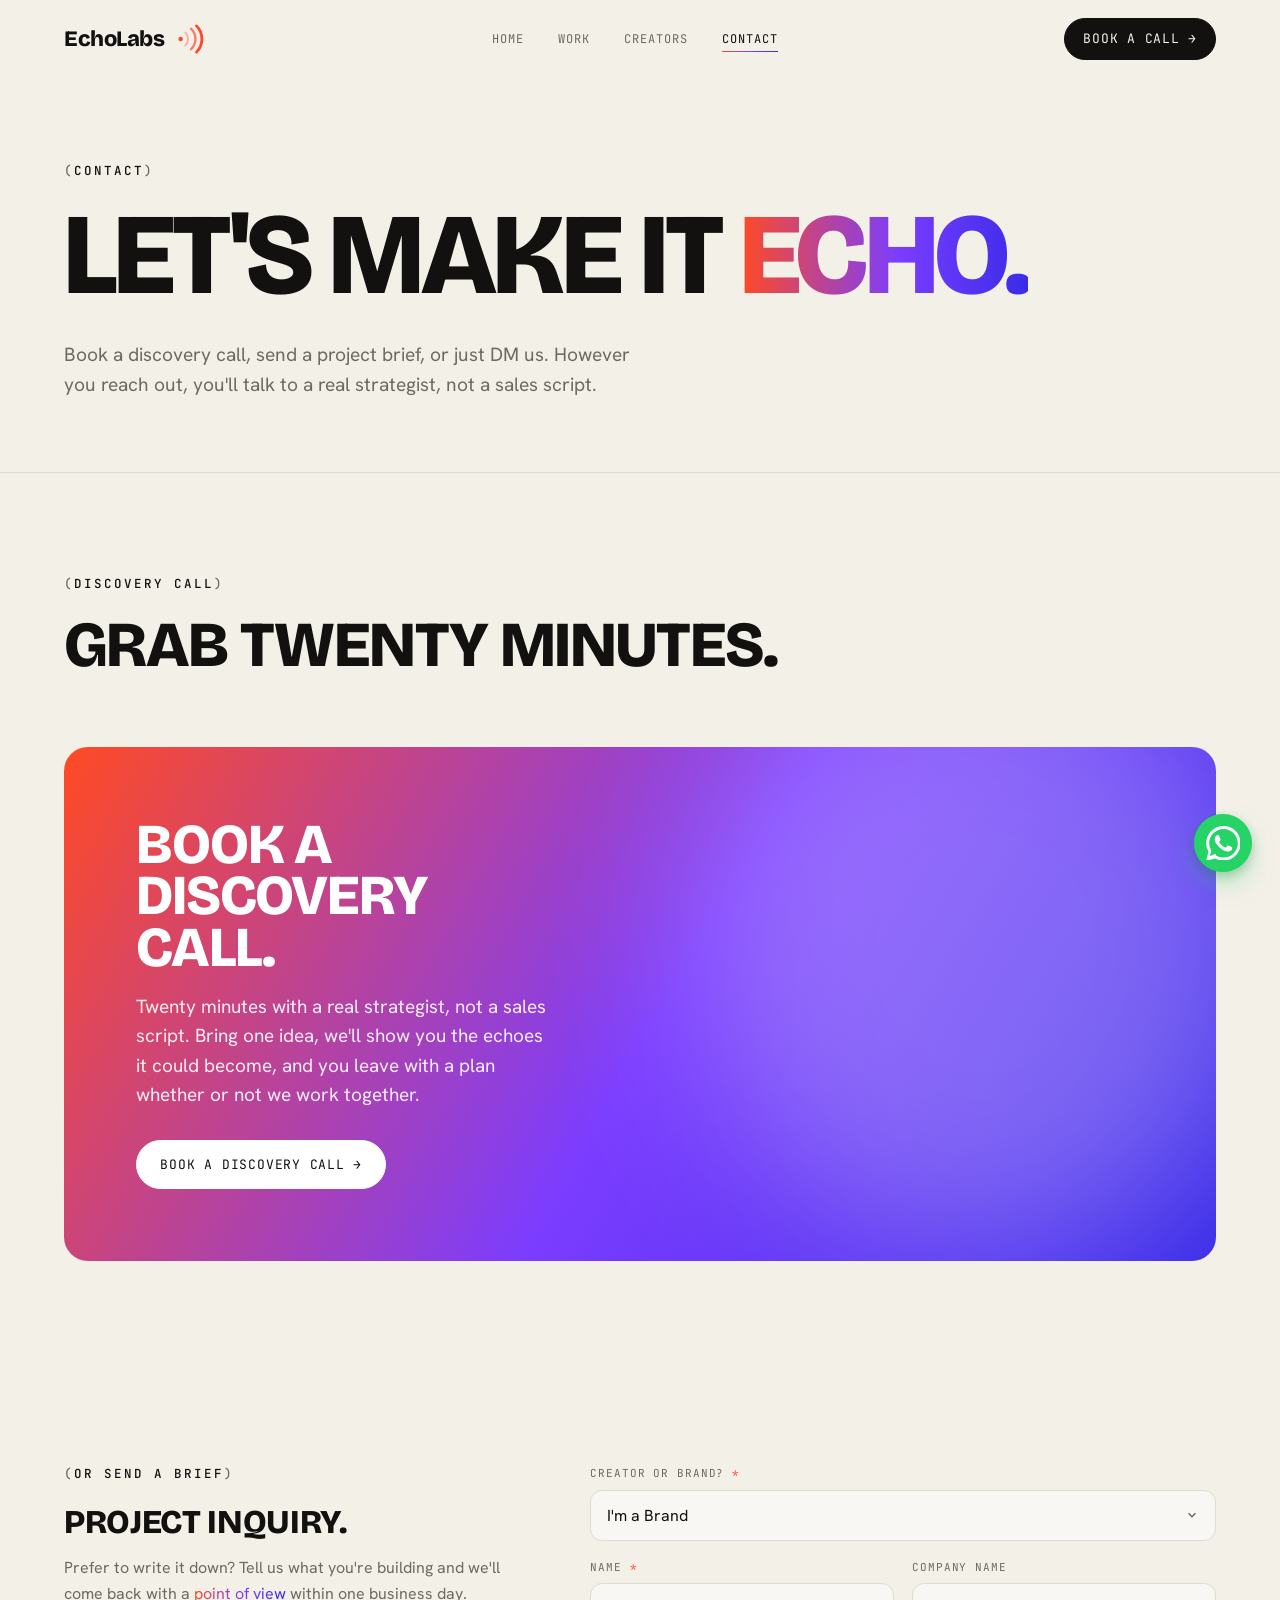
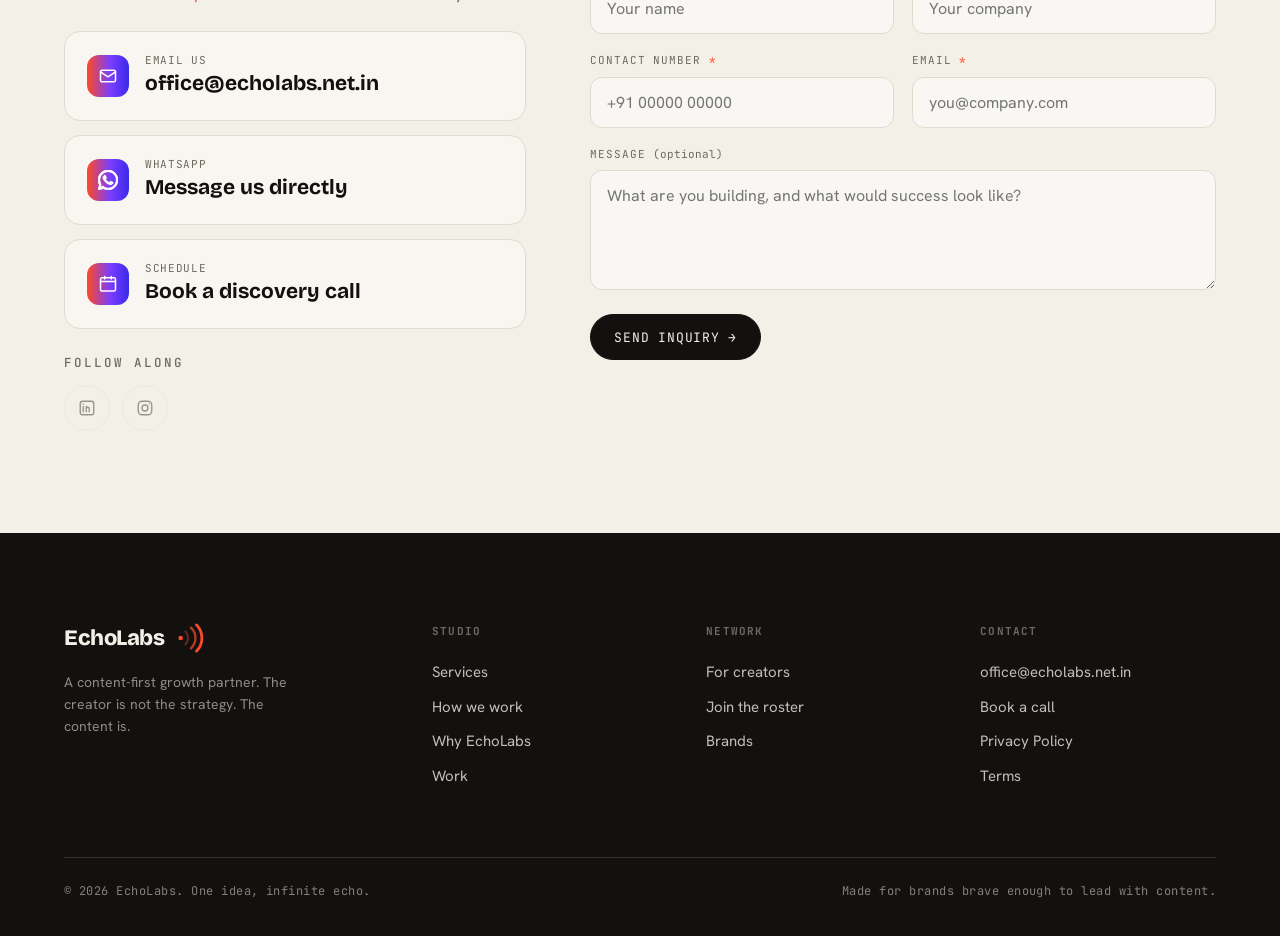
==== contact.html @ 8ea0d342 "Add files via upload" ====
<!DOCTYPE html>
<html lang="en">
<head>
<meta charset="UTF-8" />
<meta name="viewport" content="width=device-width, initial-scale=1.0" />
<title>Contact — EchoLabs</title>
<meta name="description" content="Book a discovery call with EchoLabs, send a project inquiry, or email us directly. A content-first growth partner." />
<meta name="theme-color" content="#F3F0E8" />
<link rel="preconnect" href="https://fonts.googleapis.com" />
<link rel="preconnect" href="https://fonts.gstatic.com" crossorigin />
<link href="https://fonts.googleapis.com/css2?family=Bricolage+Grotesque:opsz,wght@12..96,700;12..96,800&family=Hanken+Grotesk:wght@400;500;600&family=JetBrains+Mono:wght@400;500&display=swap" rel="stylesheet" />
<link rel="stylesheet" href="styles.css" />
</head>
<body>
<a class="skip" href="#main">Skip to content</a>

<div class="cursor" aria-hidden="true">
  <div class="cursor__el cursor__r3"></div><div class="cursor__el cursor__r2"></div><div class="cursor__el cursor__r1"></div><div class="cursor__el cursor__dot"></div>
</div>

<header class="nav" id="nav">
  <div class="wrap nav__inner">
    <a class="logo" href="index.html" aria-label="EchoLabs home">
      <span class="logo__word">EchoLabs</span>
      <svg class="logo__mark" viewBox="0 0 32 32" fill="none" aria-hidden="true">
        <defs><linearGradient id="logoGrad" x1="0" y1="0" x2="32" y2="32"><stop offset="0" stop-color="#FF4A24"/><stop offset="0.55" stop-color="#7B3DFF"/><stop offset="1" stop-color="#3A2BE8"/></linearGradient></defs>
        <circle cx="6" cy="16" r="2.4" fill="url(#logoGrad)"/>
        <path d="M11 9 A 10 10 0 0 1 11 23" stroke="url(#logoGrad)" stroke-width="2" stroke-linecap="round" opacity="0.4"/>
        <path d="M17 5 A 15 15 0 0 1 17 27" stroke="url(#logoGrad)" stroke-width="2.5" stroke-linecap="round" opacity="0.7"/>
        <path d="M23 2 A 20 20 0 0 1 23 30" stroke="url(#logoGrad)" stroke-width="3" stroke-linecap="round" opacity="1"/>
      </svg>
    </a>
    <nav class="nav__links" aria-label="Primary">
      <a href="index.html">Home</a>
      <a href="work.html">Work</a>
      <a href="creators.html">Creators</a>
      <a href="contact.html" aria-current="page">Contact</a>
    </nav>
    <div class="nav__cta"><a class="btn btn--primary btn--sm" data-book href="#book"><span class="btn-label">Book a call</span><span class="btn-arrow" aria-hidden="true">→</span></a></div>
    <button class="nav__toggle" aria-label="Open menu" aria-expanded="false" aria-controls="menu"><span></span></button>
  </div>
</header>

<nav class="menu" id="menu" aria-hidden="true" aria-label="Mobile">
  <a href="index.html"><small>00 /</small> Home</a>
  <a href="work.html"><small>01 /</small> Work</a>
  <a href="creators.html"><small>02 /</small> Creators</a>
  <a href="contact.html"><small>03 /</small> Contact</a>
  <a class="btn btn--primary" data-book href="#book"><span class="btn-label">Book a discovery call</span><span class="btn-arrow" aria-hidden="true">→</span></a>
</nav>

<main id="main">

<!-- HERO -->
<section class="phero" aria-labelledby="ct-h">
  <div class="wrap">
    <span class="eyebrow phero__eyebrow">(<b style="color:var(--ink);font-weight:500">Contact</b>)</span>
    <h1 id="ct-h">Let's make it <span class="accent">echo.</span></h1>
    <p class="hero__sub phero__sub" style="opacity:1;transform:none;max-width:52ch">
      Book a discovery call, send a project brief, or just DM us. However you reach out,
      you'll talk to a real strategist, not a sales script.
    </p>
  </div>
</section>

<!-- DISCOVERY CALL — redirects to Calendly -->
<section class="section section--tight" id="book" aria-labelledby="book-h">
  <div class="wrap">
    <div class="section__head"><span class="eyebrow section__eyebrow">(<b>Discovery call</b>)</span><h2 id="book-h" class="section__title">Grab twenty minutes.</h2></div>
    <div class="book-panel">
      <span class="book-panel__glow" aria-hidden="true"></span>
      <div class="book-panel__inner">
        <h3>Book a discovery call.</h3>
        <p>Twenty minutes with a real strategist, not a sales script. Bring one idea, we'll show you the echoes it could become, and you leave with a plan whether or not we work together.</p>
        <a class="btn" data-magnetic data-book href="#"><span class="btn-label">Book a discovery call</span><span class="btn-arrow" aria-hidden="true">→</span></a>
      </div>
    </div>
  </div>
</section>

<!-- PROJECT INQUIRY + CONTACT DETAILS -->
<section class="section section--tight" id="inquiry" aria-labelledby="inq-h">
  <div class="wrap">
    <div class="formwrap">
      <div class="form-aside">
        <span class="eyebrow section__eyebrow">(<b>Or send a brief</b>)</span>
        <h3 id="inq-h">Project inquiry.</h3>
        <p>Prefer to write it down? Tell us what you're building and we'll come back with a <span class="accent">point of view</span> within one business day.</p>

        <div class="contact-options mt-s">
          <a class="contact-opt" data-email data-email-subject="Project inquiry — EchoLabs" href="#">
            <span class="contact-opt__ico" aria-hidden="true"><svg viewBox="0 0 24 24" fill="none" stroke="#fff" stroke-width="1.8" stroke-linecap="round" stroke-linejoin="round"><rect x="3" y="5" width="18" height="14" rx="2"/><path d="m3 7 9 6 9-6"/></svg></span>
            <span class="contact-opt__main"><span class="contact-opt__label">Email us</span><span class="contact-opt__val" data-email-text>office@echolabs.net.in</span></span>
          </a>
          <a class="contact-opt" data-whatsapp href="#">
            <span class="contact-opt__ico" aria-hidden="true"><svg viewBox="0 0 24 24" fill="#fff" aria-hidden="true"><path d="M.057 24l1.687-6.163a11.867 11.867 0 0 1-1.587-5.945C.16 5.335 5.495 0 12.05 0a11.82 11.82 0 0 1 8.413 3.488 11.82 11.82 0 0 1 3.48 8.414c-.003 6.557-5.338 11.892-11.893 11.892a11.9 11.9 0 0 1-5.688-1.448L.057 24zm6.597-3.807c1.676.995 3.276 1.591 5.392 1.592 5.448 0 9.886-4.434 9.889-9.885.002-5.462-4.415-9.89-9.881-9.892-5.452 0-9.887 4.434-9.889 9.884a9.86 9.86 0 0 0 1.51 5.26l-.999 3.648 3.978-1.607zm11.387-5.464c-.074-.124-.272-.198-.57-.347-.297-.149-1.758-.868-2.031-.967-.272-.099-.47-.149-.669.149-.198.297-.768.967-.941 1.165-.173.198-.347.223-.644.074-.297-.149-1.255-.462-2.39-1.475-.883-.788-1.48-1.761-1.653-2.059-.173-.297-.018-.458.13-.606.134-.133.297-.347.446-.521.151-.172.2-.296.3-.495.099-.198.05-.372-.025-.521-.075-.148-.669-1.611-.916-2.206-.242-.579-.487-.501-.669-.51l-.57-.01c-.198 0-.52.074-.792.372s-1.04 1.016-1.04 2.479 1.065 2.876 1.213 3.074c.149.198 2.095 3.2 5.076 4.487.709.306 1.263.489 1.694.626.712.226 1.36.194 1.872.118.571-.085 1.758-.719 2.006-1.413.248-.695.248-1.29.173-1.414z"/></svg></span>
            <span class="contact-opt__main"><span class="contact-opt__label">WhatsApp</span><span class="contact-opt__val">Message us directly</span></span>
          </a>
          <a class="contact-opt" data-book href="#book">
            <span class="contact-opt__ico" aria-hidden="true"><svg viewBox="0 0 24 24" fill="none" stroke="#fff" stroke-width="1.8" stroke-linecap="round" stroke-linejoin="round"><rect x="3" y="4.5" width="18" height="16" rx="2"/><path d="M3 9h18M8 3v3M16 3v3"/></svg></span>
            <span class="contact-opt__main"><span class="contact-opt__label">Schedule</span><span class="contact-opt__val">Book a discovery call</span></span>
          </a>
        </div>

        <div class="mt-s">
          <p class="eyebrow" style="margin-bottom:12px">Follow along</p>
          <div class="socials">
            <a class="social" data-social="linkedin" href="#" aria-label="LinkedIn"><svg viewBox="0 0 24 24" fill="none" stroke="#121110" stroke-width="1.8" stroke-linecap="round" stroke-linejoin="round"><rect x="3" y="3" width="18" height="18" rx="3"/><path d="M7 10v7M7 7v.01M11 17v-4a2 2 0 0 1 4 0v4M11 17v-7"/></svg></a>
            <a class="social" data-social="instagram" href="#" aria-label="Instagram"><svg viewBox="0 0 24 24" fill="none" stroke="#121110" stroke-width="1.8" stroke-linecap="round" stroke-linejoin="round"><rect x="3" y="3" width="18" height="18" rx="5"/><circle cx="12" cy="12" r="4"/><path d="M17.5 6.5v.01"/></svg></a>
          </div>
        </div>
      </div>

      <form class="form" data-lead-form novalidate>
        <input type="hidden" name="source" value="Contact — Project Inquiry" />
        <div class="honeypot" aria-hidden="true"><label>Company website<input type="text" name="company_website" tabindex="-1" autocomplete="off" /></label></div>

        <div class="field">
          <label for="type">Creator or Brand? <span class="req">*</span></label>
          <select id="type" name="type" required>
            <option value="Brand" selected>I'm a Brand</option>
            <option value="Creator">I'm a Creator</option>
          </select>
          <span class="field__err">Please choose one.</span>
        </div>

        <div class="form__row">
          <div class="field">
            <label for="name">Name <span class="req">*</span></label>
            <input id="name" name="name" type="text" autocomplete="name" required placeholder="Your name" />
            <span class="field__err">Please enter your name.</span>
          </div>
          <div class="field">
            <label for="company">Company Name</label>
            <input id="company" name="company" type="text" autocomplete="organization" placeholder="Your company" />
            <span class="field__err"></span>
          </div>
        </div>

        <div class="form__row">
          <div class="field">
            <label for="phone">Contact Number <span class="req">*</span></label>
            <input id="phone" name="phone" type="tel" autocomplete="tel" required placeholder="+91 00000 00000" />
            <span class="field__err">Please enter a valid number.</span>
          </div>
          <div class="field">
            <label for="email">Email <span class="req">*</span></label>
            <input id="email" name="email" type="email" autocomplete="email" required placeholder="you@company.com" />
            <span class="field__err">Please enter a valid email.</span>
          </div>
        </div>

        <div class="field">
          <label for="message">Message <span style="text-transform:none;letter-spacing:0">(optional)</span></label>
          <textarea id="message" name="message" placeholder="What are you building, and what would success look like?"></textarea>
          <span class="field__err"></span>
        </div>

        <div class="form__submit">
          <button type="submit" class="btn btn--primary" data-magnetic><span class="btn-label">Send inquiry</span><span class="btn-arrow" aria-hidden="true">→</span></button>
          <p class="form__status" role="status" aria-live="polite"></p>
        </div>
      </form>
    </div>
  </div>
</section>

</main>

<footer class="footer">
  <div class="wrap">
    <div class="footer__top">
      <div class="footer__brand">
        <a class="logo" href="index.html" aria-label="EchoLabs home">
          <span class="logo__word">EchoLabs</span>
          <svg class="logo__mark" viewBox="0 0 32 32" fill="none" aria-hidden="true"><circle cx="6" cy="16" r="2.4" fill="url(#logoGrad)"/><path d="M11 9 A 10 10 0 0 1 11 23" stroke="url(#logoGrad)" stroke-width="2" stroke-linecap="round" opacity="0.4"/><path d="M17 5 A 15 15 0 0 1 17 27" stroke="url(#logoGrad)" stroke-width="2.5" stroke-linecap="round" opacity="0.7"/><path d="M23 2 A 20 20 0 0 1 23 30" stroke="url(#logoGrad)" stroke-width="3" stroke-linecap="round" opacity="1"/></svg>
        </a>
        <p class="footer__tag">A content-first growth partner. The creator is not the strategy. The content is.</p>
      </div>
      <div class="footer__col"><h4>Studio</h4><a href="index.html#services">Services</a><a href="index.html#how">How we work</a><a href="index.html#why">Why EchoLabs</a><a href="work.html">Work</a></div>
      <div class="footer__col"><h4>Network</h4><a href="creators.html">For creators</a><a href="creators.html#join">Join the roster</a><a href="contact.html">Brands</a></div>
      <div class="footer__col"><h4>Contact</h4><a data-email href="#"><span data-email-text>office@echolabs.net.in</span></a><a data-book href="contact.html#book">Book a call</a><a href="privacy.html">Privacy Policy</a><a href="terms.html">Terms</a></div>
    </div>
    <div class="footer__bottom"><span>© <span data-year>2026</span> EchoLabs. One idea, infinite echo.</span><span>Made for brands brave enough to lead with content.</span></div>
  </div>
</footer>

<script src="config.js"></script>
<script src="app.js"></script>
</body>
</html>
---- styles.css ----
/* ============================================================
   ECHOLABS — SHARED STYLES
   ============================================================ */

/* ---------- DESIGN TOKENS ---------- */
:root{
  --paper:#F3F0E8;
  --ink:#121110;
  --muted:#6E6A60;
  --border:#E0DBCF;
  --coral:#FF4A24;
  --violet:#7B3DFF;
  --indigo:#3A2BE8;
  --night:#0B0A11;

  --grad: linear-gradient(90deg,#FF4A24,#7B3DFF 55%,#3A2BE8);
  --grad-soft: linear-gradient(90deg, rgba(255,74,36,.14), rgba(123,61,255,.14) 55%, rgba(58,43,232,.14));

  --font-display:'Bricolage Grotesque', system-ui, sans-serif;
  --font-body:'Hanken Grotesk', system-ui, sans-serif;
  --font-mono:'JetBrains Mono', ui-monospace, monospace;

  --maxw: 1320px;
  --gutter: clamp(20px, 5vw, 80px);
  --radius: 100px;
  --ease: cubic-bezier(.22,1,.36,1);
}

/* ---------- RESET / BASE ---------- */
*,*::before,*::after{ box-sizing:border-box; margin:0; padding:0; }
html{ scroll-behavior:smooth; -webkit-text-size-adjust:100%; }
body{
  font-family:var(--font-body);
  background:var(--paper);
  color:var(--ink);
  line-height:1.5;
  font-size:clamp(16px,1.1vw,18px);
  overflow-x:hidden;
  -webkit-font-smoothing:antialiased;
  text-rendering:optimizeLegibility;
}
img,svg{ display:block; max-width:100%; }
a{ color:inherit; text-decoration:none; }
button{ font-family:inherit; cursor:pointer; border:none; background:none; color:inherit; }
ul{ list-style:none; }

:focus-visible{ outline:2px solid var(--indigo); outline-offset:3px; border-radius:4px; }

.skip{
  position:absolute; left:-9999px; top:0; z-index:200;
  background:var(--ink); color:var(--paper);
  padding:12px 20px; border-radius:0 0 12px 0;
  font-family:var(--font-mono); font-size:12px; letter-spacing:.05em;
}
.skip:focus{ left:0; }

.wrap{ max-width:var(--maxw); margin:0 auto; padding-inline:var(--gutter); }
.visually-hidden{
  position:absolute!important; width:1px; height:1px; padding:0; margin:-1px;
  overflow:hidden; clip:rect(0 0 0 0); white-space:nowrap; border:0;
}

/* ---------- TYPOGRAPHY HELPERS ---------- */
.eyebrow{
  font-family:var(--font-mono); text-transform:uppercase;
  font-size:clamp(11px,1vw,12.5px); letter-spacing:.16em;
  color:var(--muted); font-weight:500;
}
.display{
  font-family:var(--font-display); font-weight:800;
  text-transform:uppercase; letter-spacing:-.02em; line-height:.92;
}
.gradient-text, .accent{
  background:var(--grad); -webkit-background-clip:text; background-clip:text;
  -webkit-text-fill-color:transparent; color:transparent;
}

/* ---------- BUTTONS ---------- */
.btn{
  position:relative; display:inline-flex; align-items:center; gap:.6em;
  font-family:var(--font-mono); text-transform:uppercase;
  font-size:13px; letter-spacing:.06em;
  padding:1.05em 1.8em; border-radius:var(--radius);
  border:1.5px solid var(--ink);
  transition:color .4s var(--ease), border-color .4s var(--ease), transform .2s var(--ease);
  will-change:transform; overflow:hidden; isolation:isolate;
  text-align:center;
}
.btn .btn-label{ position:relative; z-index:2; }
.btn .btn-arrow{ position:relative; z-index:2; transition:transform .4s var(--ease); }
.btn:hover .btn-arrow{ transform:translateX(4px); }

.btn--primary{ background:var(--ink); color:var(--paper); border-color:var(--ink); }
.btn--primary::before{ content:""; position:absolute; inset:0; z-index:1; background:var(--grad); opacity:0; transition:opacity .45s var(--ease); }
.btn--primary:hover{ color:#fff; }
.btn--primary:hover::before{ opacity:1; }

.btn--ghost{ background:transparent; color:var(--ink); }
.btn--ghost::before{ content:""; position:absolute; inset:0; z-index:1; background:var(--grad); opacity:0; transition:opacity .45s var(--ease); }
.btn--ghost:hover{ color:#fff; border-color:transparent; }
.btn--ghost:hover::before{ opacity:1; }

.on-dark .btn--ghost{ color:var(--paper); border-color:rgba(243,240,232,.4); }
.on-dark .btn--ghost:hover{ color:#fff; border-color:transparent; }

.btn--sm{ padding:.8em 1.4em; }

/* ---------- NAV ---------- */
.nav{
  position:fixed; inset:0 0 auto 0; z-index:100; padding-block:18px;
  transition:background .4s var(--ease), border-color .4s var(--ease), padding .4s var(--ease);
  border-bottom:1px solid transparent;
}
.nav.scrolled{
  background:rgba(243,240,232,.78);
  backdrop-filter:blur(14px) saturate(1.2);
  -webkit-backdrop-filter:blur(14px) saturate(1.2);
  border-bottom:1px solid var(--border); padding-block:12px;
}
.nav__inner{ display:flex; align-items:center; justify-content:space-between; gap:24px; }
.logo{ display:inline-flex; align-items:center; gap:11px; }
.logo__mark{ width:30px; height:30px; flex:none; }
.logo__word{ font-family:var(--font-display); font-weight:800; letter-spacing:-.02em; font-size:22px; line-height:1; }
.nav__links{ display:flex; align-items:center; gap:34px; }
.nav__links a{
  font-family:var(--font-mono); text-transform:uppercase; font-size:12px;
  letter-spacing:.08em; color:var(--muted); position:relative; padding-block:4px;
  transition:color .3s var(--ease);
}
.nav__links a::after{ content:""; position:absolute; left:0; bottom:0; height:1.5px; width:0; background:var(--grad); transition:width .35s var(--ease); }
.nav__links a:hover, .nav__links a[aria-current="page"]{ color:var(--ink); }
.nav__links a:hover::after, .nav__links a[aria-current="page"]::after{ width:100%; }
.nav__cta{ display:inline-flex; }

/* Mobile menu toggle */
.nav__toggle{
  display:none; width:44px; height:44px; border:1px solid var(--border);
  border-radius:50%; place-items:center; background:rgba(255,255,255,.4);
}
.nav__toggle span{ display:block; width:18px; height:2px; background:var(--ink); position:relative; transition:transform .3s var(--ease), opacity .2s; }
.nav__toggle span::before, .nav__toggle span::after{ content:""; position:absolute; left:0; width:18px; height:2px; background:var(--ink); transition:transform .3s var(--ease); }
.nav__toggle span::before{ top:-6px; } .nav__toggle span::after{ top:6px; }
body.menu-open .nav__toggle span{ background:transparent; }
body.menu-open .nav__toggle span::before{ transform:translateY(6px) rotate(45deg); }
body.menu-open .nav__toggle span::after{ transform:translateY(-6px) rotate(-45deg); }

/* Mobile menu panel */
.menu{
  position:fixed; inset:0; z-index:90; background:var(--paper);
  display:flex; flex-direction:column; justify-content:center; gap:6px;
  padding:var(--gutter);
  transform:translateY(-100%); transition:transform .5s var(--ease);
  visibility:hidden;
}
body.menu-open .menu{ transform:translateY(0); visibility:visible; }
.menu a{
  font-family:var(--font-display); font-weight:800; text-transform:uppercase;
  letter-spacing:-.02em; font-size:clamp(40px,11vw,72px); line-height:1.02; color:var(--ink);
}
.menu a small{ font-family:var(--font-mono); font-size:13px; letter-spacing:.1em; color:var(--muted); -webkit-text-fill-color:initial; }
.menu .btn{ align-self:flex-start; margin-top:24px; font-size:13px; line-height:1; letter-spacing:.06em; color:var(--paper); }
.menu .btn:hover{ color:#fff; }
.menu .btn .btn-label{ font-size:13px; }

@media (max-width: 920px){
  .nav__links{ display:none; }
  .nav__cta{ display:none; }
  .nav__toggle{ display:grid; }
}
@media (max-width: 400px){
  .menu a{ font-size:clamp(32px, 10vw, 44px); }
}

/* ---------- ECHO CURSOR ---------- */
.cursor{ position:fixed; top:0; left:0; z-index:9999; pointer-events:none; mix-blend-mode:difference; opacity:0; transition:opacity .3s ease; }
body.cursor-on .cursor{ opacity:1; }
.cursor__el{ position:absolute; top:0; left:0; border-radius:50%; transform:translate(-50%,-50%); border:1.5px solid #fff; will-change:transform,width,height; }
.cursor__dot{ width:6px; height:6px; background:#fff; border:none; }
.cursor__r1{ width:16px; height:16px; border-width:1px; }
.cursor__r2{ width:24px; height:24px; opacity:.5; border-width:1px; }
.cursor__r3{ display:none; }
body.cursor-on, body.cursor-on *{ cursor:none !important; }

/* ---------- SECTION SCAFFOLD ---------- */
.section{ padding-block:clamp(80px,11vw,160px); position:relative; }
.section--tight{ padding-block:clamp(60px,8vw,110px); }
.section__head{ margin-bottom:clamp(40px,6vw,72px); }
.section__eyebrow{ display:block; margin-bottom:22px; }
.section__eyebrow b{ color:var(--ink); font-weight:500; }
.section__title{ font-family:var(--font-display); font-weight:800; text-transform:uppercase; letter-spacing:-.025em; line-height:.92; font-size:clamp(34px,5vw,68px); max-width:18ch; }
.lead{ color:var(--muted); font-size:clamp(17px,1.5vw,21px); line-height:1.55; max-width:54ch; }
.lead strong{ color:var(--ink); font-weight:600; }

/* Scroll reveal */
.reveal{ opacity:0; transform:translateY(28px); transition:opacity .9s var(--ease), transform .9s var(--ease); }
.reveal.in{ opacity:1; transform:none; }
.reveal[data-d="1"]{ transition-delay:.1s; }
.reveal[data-d="2"]{ transition-delay:.2s; }
.reveal[data-d="3"]{ transition-delay:.3s; }

/* ---------- HERO ---------- */
.hero{ position:relative; padding-top:clamp(140px,20vh,220px); padding-bottom:clamp(40px,6vh,80px); overflow:hidden; }
.hero__tag{ display:inline-flex; align-items:center; gap:10px; border:1px solid var(--border); background:rgba(255,255,255,.35); border-radius:var(--radius); padding:8px 16px 8px 14px; margin-bottom:clamp(28px,4vw,44px); }
.hero__dot{ width:8px; height:8px; border-radius:50%; background:var(--coral); flex:none; position:relative; }
.hero__dot::after{ content:""; position:absolute; inset:0; border-radius:50%; background:var(--coral); animation:pulse 2s ease-out infinite; }
@keyframes pulse{ 0%{ transform:scale(1); opacity:.7; } 100%{ transform:scale(3.4); opacity:0; } }
.hero__tag .eyebrow{ color:var(--ink); }
.hero h1{ font-family:var(--font-display); font-weight:800; text-transform:uppercase; letter-spacing:-.03em; line-height:.86; font-size:clamp(46px,12vw,188px); }
.line-mask{ overflow:hidden; display:block; padding-block:.02em; }
.line-mask > span{ display:block; transform:translateY(112%); transition:transform 1.05s var(--ease); }
body.loaded .line-mask > span{ transform:translateY(0); }
body.loaded .line-mask:nth-child(2) > span{ transition-delay:.12s; }
.hero__sub{ max-width:46ch; margin-top:clamp(26px,3.4vw,40px); font-size:clamp(17px,1.5vw,21px); color:var(--muted); line-height:1.55; opacity:0; transform:translateY(16px); transition:opacity .9s var(--ease) .5s, transform .9s var(--ease) .5s; }
.hero__sub strong{ color:var(--ink); font-weight:600; }
body.loaded .hero__sub{ opacity:1; transform:none; }
.hero__cta{ display:flex; flex-wrap:wrap; gap:14px; margin-top:clamp(30px,4vw,44px); opacity:0; transform:translateY(16px); transition:opacity .9s var(--ease) .66s, transform .9s var(--ease) .66s; }
body.loaded .hero__cta{ opacity:1; transform:none; }

/* ---------- MARQUEE ---------- */
.marquee{ margin-top:clamp(52px,8vw,96px); border-block:1px solid var(--border); padding-block:18px; overflow:hidden;
  -webkit-mask-image:linear-gradient(90deg,transparent,#000 8%,#000 92%,transparent);
  mask-image:linear-gradient(90deg,transparent,#000 8%,#000 92%,transparent); }
.marquee__track{ display:flex; width:max-content; animation:marquee 34s linear infinite; }
.marquee:hover .marquee__track{ animation-play-state:paused; }
.marquee__item{ display:inline-flex; align-items:center; font-family:var(--font-display); font-weight:700; text-transform:uppercase; letter-spacing:-.01em; font-size:clamp(20px,2.6vw,34px); padding-inline:28px; white-space:nowrap; color:var(--ink); }
.marquee__item span{ color:var(--coral); margin-inline:28px 0; font-size:.7em; }
@keyframes marquee{ to{ transform:translateX(-50%); } }

/* ---------- BELIEF BAND ---------- */
.belief{ border-top:1px solid var(--border); }
.belief__grid{ display:grid; grid-template-columns:1fr; gap:clamp(30px,5vw,60px); }
.belief__statement{ font-family:var(--font-display); font-weight:800; text-transform:uppercase; letter-spacing:-.02em; line-height:1; font-size:clamp(40px,7.4vw,108px); max-width:18ch; }
.belief__statement .kw{ display:inline-block; opacity:0; transform:translateY(.5em) rotate(2deg); transition:opacity .6s var(--ease), transform .6s var(--ease); }
.belief__statement.in .kw{ opacity:1; transform:none; }
.belief__cols{ display:grid; grid-template-columns:repeat(auto-fit,minmax(240px,1fr)); gap:clamp(26px,3vw,48px); }
.belief__col h3{ font-family:var(--font-mono); text-transform:uppercase; font-size:12px; letter-spacing:.1em; color:var(--coral); margin-bottom:12px; }
.belief__col p{ color:var(--muted); font-size:clamp(15px,1.3vw,17px); line-height:1.6; }
.belief__col p strong{ color:var(--ink); font-weight:600; }

/* ---------- KINETIC LINE ---------- */
.kinetic{ padding-block:clamp(90px,13vw,180px); border-top:1px solid var(--border); text-align:center; overflow:hidden; }
.kinetic__line{ font-family:var(--font-display); font-weight:800; text-transform:uppercase; line-height:1; font-size:clamp(26px,5.2vw,76px); letter-spacing:-.6em; transform:scaleX(.4); opacity:0; filter:blur(6px); transition:letter-spacing 1.3s var(--ease), transform 1.3s var(--ease), opacity 1s var(--ease), filter 1.1s var(--ease); display:inline-block; max-width:24ch; }
.kinetic__line.in{ letter-spacing:-.022em; transform:scaleX(1); opacity:1; filter:blur(0); }

/* ---------- SERVICES (flooding rows) ---------- */
.services__list{ border-top:1px solid var(--ink); }
.srow{ position:relative; border-bottom:1px solid var(--border); overflow:hidden; isolation:isolate; }
.srow__flood{ position:absolute; inset:0; z-index:0; background:var(--grad); transform:scaleY(0); transform-origin:bottom; transition:transform .55s var(--ease); }
.srow:hover .srow__flood, .srow:focus-within .srow__flood{ transform:scaleY(1); }
.srow__inner{ position:relative; z-index:1; display:grid; grid-template-columns:auto 1fr auto; align-items:center; gap:clamp(18px,3vw,46px); padding-block:clamp(26px,3.4vw,42px); transition:color .45s var(--ease); }
.srow:hover .srow__inner, .srow:focus-within .srow__inner{ color:#fff; }
.srow__no{ font-family:var(--font-mono); font-size:clamp(13px,1.2vw,15px); color:var(--muted); transition:color .45s var(--ease); padding-top:.4em; }
.srow:hover .srow__no, .srow:focus-within .srow__no{ color:rgba(255,255,255,.8); }
.srow__main{ min-width:0; }
.srow__title{ font-family:var(--font-display); font-weight:800; text-transform:uppercase; letter-spacing:-.02em; line-height:.96; font-size:clamp(30px,5.4vw,72px); transition:transform .55s var(--ease); }
.srow:hover .srow__title, .srow:focus-within .srow__title{ transform:translateX(clamp(8px,1.5vw,22px)); }
.srow__desc{ color:var(--muted); margin-top:10px; max-width:52ch; font-size:clamp(14px,1.2vw,16px); line-height:1.55; transition:color .45s var(--ease); }
.srow:hover .srow__desc, .srow:focus-within .srow__desc{ color:rgba(255,255,255,.85); }
.srow__tags{ display:flex; flex-wrap:wrap; gap:8px 10px; margin-top:0; max-height:0; opacity:0; overflow:hidden; transition:max-height .55s var(--ease), opacity .5s var(--ease), margin-top .55s var(--ease); }
.srow:hover .srow__tags, .srow:focus-within .srow__tags{ max-height:120px; opacity:1; margin-top:18px; }
.srow__tag{ font-family:var(--font-mono); font-size:11px; text-transform:uppercase; letter-spacing:.05em; color:#fff; border:1px solid rgba(255,255,255,.45); border-radius:var(--radius); padding:5px 12px; }
.srow__plus{ width:clamp(34px,4vw,52px); height:clamp(34px,4vw,52px); flex:none; display:grid; place-items:center; border:1.5px solid var(--border); border-radius:50%; transition:transform .55s var(--ease), border-color .45s var(--ease); }
.srow:hover .srow__plus, .srow:focus-within .srow__plus{ transform:rotate(135deg); border-color:rgba(255,255,255,.7); }
.srow__plus svg{ width:42%; transition:stroke .45s var(--ease); }
.srow:hover .srow__plus svg, .srow:focus-within .srow__plus svg{ stroke:#fff; }

/* ---------- PROCESS (filling line) ---------- */
.process__grid{ display:grid; grid-template-columns:repeat(4,1fr); gap:clamp(20px,2.4vw,36px); position:relative; margin-top:64px; }
.process__track{ position:absolute; left:0; right:0; top:7px; height:2px; background:var(--border); }
.process__fill{ position:absolute; left:0; top:7px; height:2px; width:0; background:var(--grad); box-shadow:0 0 14px rgba(123,61,255,.5); }
.pstep{ position:relative; padding-top:34px; }
.pstep__node{ position:absolute; top:0; left:0; width:16px; height:16px; border-radius:50%; background:var(--paper); border:2px solid var(--border); transition:border-color .4s var(--ease), background .4s var(--ease), transform .4s var(--ease); }
.pstep.active .pstep__node{ border-color:transparent; background:var(--grad); transform:scale(1.18); }
.pstep__no{ font-family:var(--font-mono); font-size:13px; color:var(--muted); margin-bottom:10px; }
.pstep__title{ font-family:var(--font-display); font-weight:800; text-transform:uppercase; letter-spacing:-.02em; font-size:clamp(20px,2.4vw,30px); line-height:1; margin-bottom:12px; }
.pstep__desc{ color:var(--muted); font-size:clamp(14px,1.2vw,16px); line-height:1.55; }
@media (max-width:760px){
  .process__grid{ grid-template-columns:1fr; gap:0; }
  .process__track{ left:7px; right:auto; top:0; bottom:0; width:2px; height:auto; }
  .process__fill{ left:7px; top:0; width:2px; height:0; }
  .pstep{ padding-top:0; padding-left:40px; padding-bottom:40px; }
  .pstep:last-child{ padding-bottom:0; }
  .pstep__node{ top:4px; }
}

/* ---------- FEATURE CARDS (Why EchoLabs / Why Join / etc) ---------- */
.cards{ display:grid; grid-template-columns:repeat(auto-fit,minmax(250px,1fr)); gap:clamp(16px,2vw,24px); }
.card{
  position:relative; border:1px solid var(--border); border-radius:20px;
  padding:clamp(26px,3vw,38px); background:rgba(255,255,255,.35);
  overflow:hidden; isolation:isolate;
  transition:transform .5s var(--ease), border-color .5s var(--ease);
}
.card::before{ content:""; position:absolute; inset:0; z-index:-1; background:var(--grad-soft); opacity:0; transition:opacity .5s var(--ease); }
.card:hover{ transform:translateY(-6px); border-color:transparent; }
.card:hover::before{ opacity:1; }
.card__no{ font-family:var(--font-mono); font-size:12px; letter-spacing:.08em; color:var(--coral); margin-bottom:18px; display:block; }
.card__icon{ width:40px; height:40px; margin-bottom:20px; }
.card__title{ font-family:var(--font-display); font-weight:800; text-transform:uppercase; letter-spacing:-.01em; font-size:clamp(20px,2vw,26px); line-height:1.02; margin-bottom:12px; }
.card__text{ color:var(--muted); font-size:clamp(14px,1.2vw,16px); line-height:1.6; }
.card__text strong{ color:var(--ink); font-weight:600; }
.on-dark .card{ background:rgba(255,255,255,.04); border-color:rgba(243,240,232,.14); }
.on-dark .card__text{ color:rgba(243,240,232,.66); }
.on-dark .card__text strong{ color:#fff; }
.on-dark .card:hover{ border-color:rgba(243,240,232,.3); }

/* ---------- WORK PREVIEW / CAMPAIGN CARDS ---------- */
.workgrid{ display:grid; grid-template-columns:repeat(auto-fill,minmax(300px,1fr)); gap:clamp(16px,2vw,22px); }
.wcard{
  position:relative; border:1px solid var(--border); border-radius:20px; overflow:hidden;
  background:rgba(255,255,255,.35); min-height:300px; display:flex; flex-direction:column;
  transition:transform .5s var(--ease), border-color .5s var(--ease);
}
.wcard:hover{ transform:translateY(-6px); border-color:var(--ink); }
.wcard__media{ aspect-ratio:16/10; background:var(--grad); position:relative; overflow:hidden; }
.wcard__media::after{ content:""; position:absolute; inset:0; background:radial-gradient(circle at 70% 20%, rgba(255,255,255,.25), transparent 60%); }
.wcard__tag{ position:absolute; top:14px; left:14px; z-index:2; font-family:var(--font-mono); font-size:11px; text-transform:uppercase; letter-spacing:.06em; color:#fff; border:1px solid rgba(255,255,255,.5); border-radius:var(--radius); padding:5px 12px; background:rgba(0,0,0,.12); }
.wcard__body{ padding:22px 24px 26px; display:flex; flex-direction:column; gap:8px; flex:1; }
.wcard__title{ font-family:var(--font-display); font-weight:800; text-transform:uppercase; letter-spacing:-.01em; font-size:clamp(18px,1.7vw,23px); line-height:1.04; }
.wcard__meta{ font-family:var(--font-mono); font-size:11px; text-transform:uppercase; letter-spacing:.05em; color:var(--muted); }
.wcard__stat{ margin-top:auto; padding-top:14px; font-family:var(--font-display); font-weight:800; font-size:clamp(24px,2.6vw,34px); }
.wcard__stat span{ font-size:.5em; }

/* ---------- DARK BANDS (creators / for-creators) ---------- */
.darkband{ position:relative; overflow:hidden; background:var(--night); color:var(--paper); padding-block:clamp(80px,11vw,160px); }
.darkband .section__eyebrow b{ color:#fff; }
.darkband__inner{ position:relative; z-index:1; }
.orb{ position:absolute; border-radius:50%; filter:blur(70px); opacity:.55; z-index:0; pointer-events:none; will-change:transform; }
.orb--1{ width:420px; height:420px; background:var(--coral); top:-80px; left:-60px; animation:float1 16s ease-in-out infinite; }
.orb--2{ width:520px; height:520px; background:var(--violet); bottom:-160px; right:-80px; animation:float2 19s ease-in-out infinite; }
.orb--3{ width:300px; height:300px; background:var(--indigo); top:40%; left:55%; animation:float3 22s ease-in-out infinite; opacity:.4; }
@keyframes float1{ 0%,100%{ transform:translate(0,0); } 50%{ transform:translate(40px,50px); } }
@keyframes float2{ 0%,100%{ transform:translate(0,0); } 50%{ transform:translate(-50px,-40px); } }
@keyframes float3{ 0%,100%{ transform:translate(0,0) scale(1); } 50%{ transform:translate(30px,-30px) scale(1.12); } }
.darkband h2{ font-family:var(--font-display); font-weight:800; text-transform:uppercase; letter-spacing:-.025em; line-height:.9; font-size:clamp(40px,6.4vw,92px); }
.darkband__lead{ color:rgba(243,240,232,.66); font-size:clamp(15px,1.4vw,18px); line-height:1.6; max-width:42ch; }
.split-head{ display:grid; grid-template-columns:1.2fr .8fr; gap:clamp(28px,4vw,60px); align-items:end; margin-bottom:clamp(40px,5vw,70px); }
@media (max-width:760px){ .split-head{ grid-template-columns:1fr; } }

/* tiers */
.tiers{ display:flex; flex-wrap:wrap; gap:10px; }
.tier{ font-family:var(--font-mono); text-transform:uppercase; font-size:12px; letter-spacing:.06em; padding:9px 18px; border-radius:var(--radius); border:1px solid rgba(243,240,232,.22); color:rgba(243,240,232,.85); transition:border-color .35s var(--ease), color .35s var(--ease), background .35s var(--ease); }
.tier:hover{ border-color:transparent; color:#fff; background:var(--grad); }
.tier b{ color:#fff; font-weight:500; } .tier span{ opacity:.55; }

/* roster */
.roster{ display:grid; grid-template-columns:repeat(auto-fill,minmax(200px,1fr)); gap:1px; background:rgba(243,240,232,.12); border:1px solid rgba(243,240,232,.12); }
.roster__cell{ background:var(--night); padding:24px 22px; display:flex; flex-direction:column; gap:6px; min-height:128px; transition:background .4s var(--ease); }
.roster__cell:hover{ background:#15131d; }
.roster__handle{ font-family:var(--font-display); font-weight:700; text-transform:uppercase; letter-spacing:-.01em; font-size:18px; }
.roster__niche{ font-family:var(--font-mono); font-size:11px; text-transform:uppercase; letter-spacing:.05em; color:rgba(243,240,232,.5); }
.roster__reach{ margin-top:auto; font-family:var(--font-mono); font-size:12px; }

/* ---------- STATS ---------- */
.stat__num{ font-family:var(--font-display); font-weight:800; font-size:clamp(46px,7vw,104px); line-height:.9; letter-spacing:-.03em; }
.stat__label{ margin-top:14px; color:var(--muted); font-size:clamp(13px,1.1vw,15px); line-height:1.45; max-width:22ch; }

/* ---------- PAGE HERO (sub-pages) ---------- */
.phero{ padding-top:clamp(140px,18vh,200px); padding-bottom:clamp(40px,6vw,72px); border-bottom:1px solid var(--border); }
.phero__eyebrow{ display:block; margin-bottom:24px; }
.phero h1{ font-family:var(--font-display); font-weight:800; text-transform:uppercase; letter-spacing:-.03em; line-height:.88; font-size:clamp(44px,9vw,128px); max-width:16ch; }
.phero h1 .accent{ display:inline; }
.phero__sub{ margin-top:clamp(22px,3vw,34px); }

/* ---------- FINAL CTA ---------- */
.final{ position:relative; overflow:hidden; color:#fff; background:linear-gradient(115deg,#FF4A24,#7B3DFF 50%,#3A2BE8,#7B3DFF 80%,#FF4A24); background-size:280% 280%; animation:shift 14s ease infinite; text-align:center; padding-block:clamp(90px,13vw,180px); }
@keyframes shift{ 0%{ background-position:0% 50%; } 50%{ background-position:100% 50%; } 100%{ background-position:0% 50%; } }
.final__eyebrow{ color:rgba(255,255,255,.8); margin-bottom:28px; display:block; }
.final h2{ font-family:var(--font-display); font-weight:800; text-transform:uppercase; letter-spacing:-.025em; line-height:.9; font-size:clamp(44px,9vw,140px); max-width:16ch; margin-inline:auto; }
.final__sub{ margin-top:26px; font-size:clamp(16px,1.6vw,20px); color:rgba(255,255,255,.85); max-width:48ch; margin-inline:auto; }
.final__cta{ margin-top:clamp(34px,4vw,48px); display:flex; justify-content:center; flex-wrap:wrap; gap:14px; }
.final .btn--primary{ background:#fff; color:var(--ink); border-color:#fff; }
.final .btn--primary::before{ background:var(--ink); }
.final .btn--primary:hover{ color:#fff; }
.final .btn--ghost{ color:#fff; border-color:rgba(255,255,255,.55); }
.final .btn--ghost::before{ background:#fff; }
.final .btn--ghost:hover{ color:var(--ink); border-color:#fff; }

/* ---------- FORMS ---------- */
.formwrap{ display:grid; grid-template-columns:.85fr 1.15fr; gap:clamp(36px,5vw,80px); align-items:start; }
@media (max-width:860px){ .formwrap{ grid-template-columns:1fr; } }
.form{ display:grid; gap:18px; }
.form__row{ display:grid; gap:18px; grid-template-columns:1fr 1fr; }
@media (max-width:560px){ .form__row{ grid-template-columns:1fr; } }
.field{ display:flex; flex-direction:column; gap:8px; }
.field label{ font-family:var(--font-mono); text-transform:uppercase; font-size:11px; letter-spacing:.08em; color:var(--muted); }
.field label .req{ color:var(--coral); }
.field input, .field select, .field textarea{
  font-family:var(--font-body); font-size:16px; color:var(--ink);
  background:rgba(255,255,255,.5); border:1px solid var(--border); border-radius:12px;
  padding:14px 16px; transition:border-color .3s var(--ease), background .3s var(--ease);
  width:100%;
}
.field textarea{ resize:vertical; min-height:120px; }
.field input:focus, .field select:focus, .field textarea:focus{ outline:none; border-color:var(--indigo); background:#fff; }
.field select{ appearance:none; -webkit-appearance:none; background-image:url("data:image/svg+xml,%3Csvg xmlns='http://www.w3.org/2000/svg' width='14' height='14' viewBox='0 0 24 24' fill='none' stroke='%236E6A60' stroke-width='2.5'%3E%3Cpath d='M6 9l6 6 6-6'/%3E%3C/svg%3E"); background-repeat:no-repeat; background-position:right 16px center; padding-right:42px; }
.honeypot{ position:absolute; left:-9999px; width:1px; height:1px; overflow:hidden; }
.form__submit{ display:flex; align-items:center; gap:18px; flex-wrap:wrap; margin-top:6px; }
.form__status{ font-family:var(--font-mono); font-size:12px; letter-spacing:.03em; }
.form__status[data-state="success"]{ color:var(--indigo); }
.form__status[data-state="error"]{ color:var(--coral); }
.form__status[data-state="loading"]{ color:var(--muted); }
.btn[aria-busy="true"]{ opacity:.7; pointer-events:none; }
.field--invalid input, .field--invalid select, .field--invalid textarea{ border-color:var(--coral); }
.field__err{ font-family:var(--font-mono); font-size:10.5px; letter-spacing:.04em; color:var(--coral); display:none; }
.field--invalid .field__err{ display:block; }

.form-aside h3{ font-family:var(--font-display); font-weight:800; text-transform:uppercase; letter-spacing:-.01em; font-size:clamp(24px,2.6vw,34px); line-height:1; margin-bottom:16px; }
.form-aside p{ color:var(--muted); line-height:1.6; margin-bottom:14px; }
.form-aside .accent{ display:inline; }
.aside-list{ display:grid; gap:14px; margin-top:24px; }
.aside-list li{ display:flex; gap:12px; align-items:flex-start; font-size:15px; color:var(--ink); }
.aside-list li b{ color:var(--coral); font-family:var(--font-mono); font-size:12px; padding-top:2px; }

/* ---------- FAQ ---------- */
.faq{ border-top:1px solid var(--border); }
.faq details{ border-bottom:1px solid var(--border); }
.faq summary{ list-style:none; cursor:pointer; display:flex; justify-content:space-between; align-items:center; gap:20px; padding-block:clamp(20px,2.4vw,28px); font-family:var(--font-display); font-weight:700; text-transform:uppercase; letter-spacing:-.01em; font-size:clamp(18px,2vw,26px); transition:color .3s var(--ease); }
.faq summary::-webkit-details-marker{ display:none; }
.faq summary:hover{ color:var(--violet); }
.faq summary .q-plus{ flex:none; width:34px; height:34px; border:1.5px solid var(--border); border-radius:50%; display:grid; place-items:center; transition:transform .4s var(--ease), border-color .3s; }
.faq details[open] summary .q-plus{ transform:rotate(135deg); border-color:var(--violet); }
.faq summary .q-plus svg{ width:42%; }
.faq__a{ overflow:hidden; color:var(--muted); line-height:1.65; padding-bottom:clamp(20px,2.4vw,28px); max-width:70ch; font-size:clamp(15px,1.3vw,17px); }

/* ---------- DECK / VIDEO EMBEDS ---------- */
.embed{ border:1px solid var(--border); border-radius:20px; overflow:hidden; background:var(--ink); }
.embed--deck{ aspect-ratio:16/9; }
.embed iframe, .embed video{ width:100%; height:100%; border:0; display:block; }
.embed--placeholder{ aspect-ratio:16/9; display:grid; place-items:center; background:var(--night); color:rgba(243,240,232,.5); position:relative; }
.embed--placeholder .ph-grad{ position:absolute; inset:0; background:var(--grad); opacity:.12; }
.embed--placeholder span{ position:relative; font-family:var(--font-mono); font-size:12px; letter-spacing:.08em; text-transform:uppercase; text-align:center; padding:0 24px; }
.videogrid{ display:grid; grid-template-columns:repeat(auto-fill,minmax(320px,1fr)); gap:clamp(16px,2vw,22px); }
.vcard__embed{ aspect-ratio:16/9; border:1px solid var(--border); border-radius:16px; overflow:hidden; background:var(--ink); }
.vcard__title{ margin-top:14px; font-family:var(--font-mono); font-size:12px; text-transform:uppercase; letter-spacing:.05em; color:var(--muted); }

/* ---------- CONTACT ---------- */
.contact-options{ display:grid; gap:14px; }
.contact-opt{ display:flex; align-items:center; gap:16px; padding:20px 22px; border:1px solid var(--border); border-radius:16px; background:rgba(255,255,255,.35); transition:border-color .4s var(--ease), transform .4s var(--ease); }
.contact-opt:hover{ border-color:var(--ink); transform:translateX(4px); }
.contact-opt__ico{ width:42px; height:42px; flex:none; border-radius:12px; display:grid; place-items:center; background:var(--grad); }
.contact-opt__ico svg{ width:20px; stroke:#fff; }
.contact-opt__main{ display:flex; flex-direction:column; }
.contact-opt__label{ font-family:var(--font-mono); font-size:11px; text-transform:uppercase; letter-spacing:.06em; color:var(--muted); }
.contact-opt__val{ font-family:var(--font-display); font-weight:700; font-size:clamp(17px,1.7vw,21px); }
.socials{ display:flex; gap:12px; flex-wrap:wrap; margin-top:6px; }
.social{ width:46px; height:46px; border:1px solid var(--border); border-radius:50%; display:grid; place-items:center; transition:border-color .3s var(--ease), background .3s var(--ease), transform .3s var(--ease); }
.social svg{ width:18px; transition:stroke .3s; }
.social:hover{ border-color:transparent; background:var(--grad); transform:translateY(-3px); }
.social:hover svg{ stroke:#fff; }
.social[aria-disabled="true"]{ opacity:.4; pointer-events:none; }

/* ---------- LEGAL PROSE ---------- */
.legal{ padding-top:clamp(140px,16vh,190px); padding-bottom:clamp(70px,9vw,120px); }
.legal__doc{ max-width:760px; }
.legal__meta{ font-family:var(--font-mono); font-size:12px; letter-spacing:.05em; color:var(--muted); margin-bottom:40px; }
.legal__doc h2{ font-family:var(--font-display); font-weight:800; text-transform:uppercase; letter-spacing:-.01em; font-size:clamp(20px,2.2vw,28px); margin-top:44px; margin-bottom:14px; }
.legal__doc h3{ font-weight:600; font-size:18px; margin-top:24px; margin-bottom:8px; }
.legal__doc p, .legal__doc li{ color:var(--muted); line-height:1.7; margin-bottom:14px; }
.legal__doc ul{ list-style:disc; padding-left:22px; margin-bottom:14px; }
.legal__doc a{ color:var(--indigo); text-decoration:underline; text-underline-offset:3px; }
.legal__note{ margin-top:40px; padding:20px 24px; border:1px dashed var(--border); border-radius:14px; font-size:14px; color:var(--muted); }

/* ---------- FOOTER ---------- */
.footer{ background:var(--ink); color:var(--paper); padding-block:clamp(56px,7vw,90px) 36px; }
.footer__top{ display:grid; grid-template-columns:1.4fr 1fr 1fr 1fr; gap:clamp(28px,3vw,48px); }
.footer__brand .logo__word{ color:var(--paper); }
.footer__tag{ margin-top:18px; color:rgba(243,240,232,.55); max-width:30ch; font-size:14px; line-height:1.6; }
.footer__col h4{ font-family:var(--font-mono); text-transform:uppercase; font-size:11px; letter-spacing:.1em; color:rgba(243,240,232,.4); margin-bottom:16px; }
.footer__col a{ display:block; color:rgba(243,240,232,.78); padding-block:6px; font-size:15px; transition:color .3s var(--ease); }
.footer__col a:hover{ color:#fff; }
.footer__bottom{ margin-top:clamp(44px,5vw,64px); padding-top:24px; border-top:1px solid rgba(243,240,232,.15); display:flex; justify-content:space-between; gap:16px; flex-wrap:wrap; font-family:var(--font-mono); font-size:12px; letter-spacing:.04em; color:rgba(243,240,232,.5); }
.footer__bottom a{ color:rgba(243,240,232,.5); } .footer__bottom a:hover{ color:#fff; }
@media (max-width:760px){ .footer__top{ grid-template-columns:1fr 1fr; gap:32px; } .footer__brand{ grid-column:1/-1; } }

/* ---------- UTILITIES ---------- */
.mt-s{ margin-top:24px; } .mt-m{ margin-top:40px; } .mt-l{ margin-top:64px; }
.center{ text-align:center; }
.grid-2{ display:grid; grid-template-columns:1fr 1fr; gap:clamp(30px,4vw,60px); align-items:start; }
@media (max-width:860px){ .grid-2{ grid-template-columns:1fr; } }

/* ---------- "OUR WORK" DECK MOCKUP ---------- */
.deck{ position:relative; }
.deck__frame{
  position:relative; border:1px solid var(--border); border-radius:24px; overflow:hidden;
  background:var(--night); color:var(--paper); aspect-ratio:16/9;
  box-shadow:0 30px 80px -40px rgba(11,10,17,.5);
}
.deck__chrome{
  position:absolute; top:0; left:0; right:0; z-index:3;
  display:flex; align-items:center; justify-content:space-between; gap:12px;
  padding:clamp(14px,2vw,22px) clamp(18px,3vw,32px);
  font-family:var(--font-mono); font-size:11px; letter-spacing:.08em; text-transform:uppercase;
  color:rgba(243,240,232,.6); pointer-events:none;
}
.deck__chrome b{ color:#fff; font-weight:500; }
.deck__viewport{ position:absolute; inset:0; overflow:hidden; }
.deck__track{ display:flex; height:100%; transition:transform .6s var(--ease); }
.deck__slide{
  flex:0 0 100%; min-width:100%; height:100%;
  display:flex; flex-direction:column; justify-content:flex-end;
  padding:clamp(22px,4.2vw,60px); position:relative; overflow:hidden;
}
.deck__slide .ds-eyebrow{ font-family:var(--font-mono); font-size:clamp(10px,1.1vw,13px); letter-spacing:.14em; text-transform:uppercase; color:rgba(243,240,232,.6); margin-bottom:auto; }
.deck__slide .ds-eyebrow b{ color:#fff; font-weight:500; }
.deck__title{ font-family:var(--font-display); font-weight:800; text-transform:uppercase; letter-spacing:-.02em; line-height:.94; font-size:clamp(26px,4.6vw,62px); }
.deck__title .accent{ display:inline; }
.deck__sub{ margin-top:14px; color:rgba(243,240,232,.7); font-size:clamp(13px,1.4vw,18px); line-height:1.5; max-width:40ch; }
.deck__metric{ font-family:var(--font-display); font-weight:800; letter-spacing:-.03em; line-height:.85; font-size:clamp(40px,8vw,108px); }
.deck__metric span{ font-size:.45em; }
.deck__points{ display:flex; flex-wrap:wrap; gap:8px 10px; margin-top:18px; }
.deck__points span{ font-family:var(--font-mono); font-size:11px; text-transform:uppercase; letter-spacing:.05em; color:#fff; border:1px solid rgba(255,255,255,.4); border-radius:var(--radius); padding:5px 12px; }
.deck__row{ display:flex; justify-content:space-between; align-items:flex-end; gap:18px; flex-wrap:wrap; }
.deck__statset{ display:grid; grid-template-columns:repeat(3,1fr); gap:clamp(14px,3vw,40px); width:100%; align-items:end; }
.deck__statset .ds-num{ font-family:var(--font-display); font-weight:800; letter-spacing:-.03em; line-height:.85; font-size:clamp(30px,5.5vw,76px); }
.deck__statset .ds-num span{ font-size:.45em; }
.deck__statset .ds-cap{ margin-top:8px; font-family:var(--font-mono); font-size:10.5px; text-transform:uppercase; letter-spacing:.05em; color:rgba(243,240,232,.55); }
/* gradient slides */
.deck__slide--grad{ background:linear-gradient(120deg,#FF4A24,#7B3DFF 52%,#3A2BE8); justify-content:center; }
.deck__slide--grad .ds-eyebrow{ color:rgba(255,255,255,.85); margin-bottom:20px; }
.deck__slide--grad .ds-eyebrow b{ color:#fff; }
.deck__slide--grad .deck__sub{ color:rgba(255,255,255,.9); }
.deck__slide--grad .deck__cta{ margin-top:26px; }
/* a faint number watermark per slide */
.deck__wm{ position:absolute; top:clamp(40px,7vw,90px); right:clamp(18px,3vw,40px); font-family:var(--font-display); font-weight:800; font-size:clamp(60px,12vw,150px); line-height:1; color:rgba(255,255,255,.05); pointer-events:none; z-index:0; }
.deck__slide > *{ position:relative; z-index:1; }
.deck__glow{ position:absolute; width:60%; height:60%; border-radius:50%; filter:blur(80px); opacity:.5; z-index:0; pointer-events:none; }
.deck__glow--a{ background:var(--coral); top:-15%; left:-10%; }
.deck__glow--b{ background:var(--indigo); bottom:-20%; right:-5%; }

.deck__controls{ display:flex; align-items:center; gap:18px; margin-top:22px; }
.deck__nav{ width:48px; height:48px; flex:none; border:1.5px solid var(--ink); border-radius:50%; display:grid; place-items:center; background:var(--paper); transition:background .35s var(--ease), color .35s var(--ease), transform .2s var(--ease); }
.deck__nav:hover{ background:var(--ink); color:var(--paper); }
.deck__nav:active{ transform:scale(.94); }
.deck__nav svg{ width:38%; }
.deck__dots{ display:flex; gap:8px; flex:1; flex-wrap:wrap; }
.deck__dot{ width:9px; height:9px; border-radius:50%; background:var(--border); transition:background .3s var(--ease), transform .3s var(--ease); }
.deck__dot[aria-current="true"]{ background:var(--ink); transform:scale(1.25); }
.deck__note{ font-family:var(--font-mono); font-size:11px; letter-spacing:.04em; color:var(--muted); margin-top:16px; }
@media (max-width:680px){
  .deck__frame{ aspect-ratio:3/4; }
  .deck__title{ font-size:clamp(24px,8vw,40px); }
  .deck__statset{ grid-template-columns:1fr; gap:10px; }
  .deck__statset .ds-num{ font-size:clamp(30px,12vw,52px); }
  .deck__nav{ width:44px; height:44px; }
}

/* ---------- BOOK CTA PANEL (contact, replaces embed) ---------- */
.book-panel{
  position:relative; overflow:hidden; border-radius:24px; color:#fff;
  background:linear-gradient(120deg,#FF4A24,#7B3DFF 52%,#3A2BE8);
  padding:clamp(36px,6vw,72px);
}
.book-panel__glow{ position:absolute; width:50%; height:120%; border-radius:50%; filter:blur(80px); background:rgba(255,255,255,.25); top:-20%; right:-5%; pointer-events:none; }
.book-panel__inner{ position:relative; z-index:1; max-width:46ch; }
.book-panel h3{ font-family:var(--font-display); font-weight:800; text-transform:uppercase; letter-spacing:-.02em; line-height:.92; font-size:clamp(30px,4.4vw,58px); }
.book-panel p{ margin-top:18px; color:rgba(255,255,255,.9); font-size:clamp(15px,1.5vw,19px); line-height:1.55; }
.book-panel .btn{ margin-top:30px; background:#fff; color:var(--ink); border-color:#fff; }
.book-panel .btn::before{ background:var(--ink); }
.book-panel .btn:hover{ color:#fff; }

/* ---------- WHATSAPP FLOATING BUTTON ---------- */
.wa-fab{
  position:fixed; right:clamp(16px,3vw,28px); bottom:clamp(16px,3vw,28px); z-index:95;
  width:58px; height:58px; border-radius:50%; display:grid; place-items:center;
  background:#25D366; color:#fff;
  box-shadow:0 12px 28px -8px rgba(37,211,102,.6), 0 4px 12px rgba(0,0,0,.18);
  transition:transform .3s var(--ease), box-shadow .3s var(--ease);
}
.wa-fab svg{ width:60%; height:60%; }
.wa-fab:hover{ transform:translateY(-3px) scale(1.05); box-shadow:0 18px 34px -8px rgba(37,211,102,.7); }
.wa-fab::after{ content:""; position:absolute; inset:0; border-radius:50%; background:#25D366; opacity:.55; z-index:-1; animation:waPulse 2.6s ease-out infinite; }
@keyframes waPulse{ 0%{ transform:scale(1); opacity:.5; } 100%{ transform:scale(1.9); opacity:0; } }
@media (max-width:560px){
  .wa-fab{ width:54px; height:54px;
    right:max(16px, env(safe-area-inset-right));
    bottom:max(16px, env(safe-area-inset-bottom)); }
}
body.menu-open .wa-fab{ opacity:0; pointer-events:none; }

/* ---------- REDUCED MOTION ---------- */
@media (prefers-reduced-motion: reduce){
  *,*::before,*::after{ animation-duration:.001ms !important; animation-iteration-count:1 !important; transition-duration:.001ms !important; scroll-behavior:auto !important; }
  .line-mask > span{ transform:none !important; }
  .hero__sub,.hero__cta{ opacity:1 !important; transform:none !important; }
  .reveal{ opacity:1 !important; transform:none !important; }
  .belief__statement .kw{ opacity:1 !important; transform:none !important; }
  .kinetic__line{ opacity:1 !important; transform:none !important; letter-spacing:-.022em !important; filter:none !important; }
  .cursor{ display:none !important; }
  body.cursor-on, body.cursor-on *{ cursor:auto !important; }
}

/* ---------- TOUCH / COARSE — kill custom cursor ---------- */
@media (hover:none), (pointer:coarse){
  .cursor{ display:none !important; }
  body.cursor-on, body.cursor-on *{ cursor:auto !important; }
}
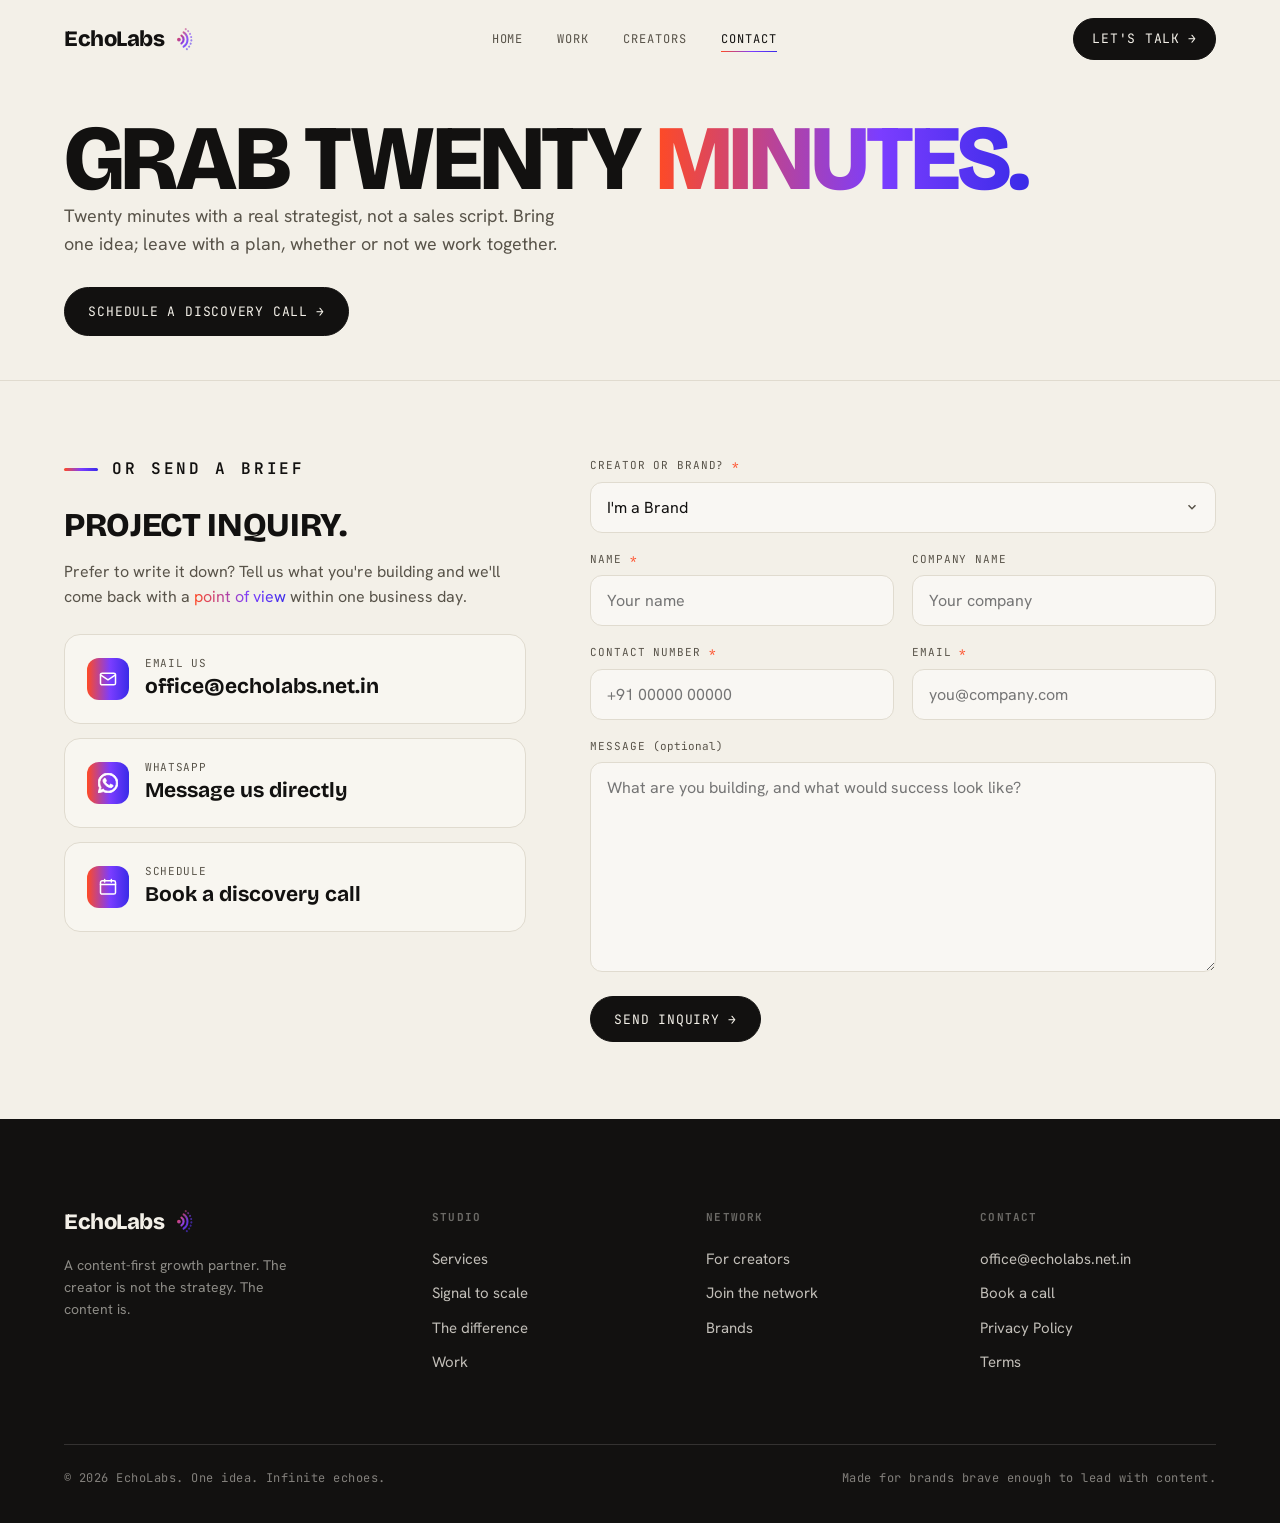
==== commit 7715148d: "Add files via upload" ====
--- a/contact.html
+++ b/contact.html
@@ -3,15 +3,19 @@
 <head>
 <meta charset="UTF-8" />
 <meta name="viewport" content="width=device-width, initial-scale=1.0" />
-<title>Contact — EchoLabs</title>
+<title>Contact · EchoLabs</title>
 <meta name="description" content="Book a discovery call with EchoLabs, send a project inquiry, or email us directly. A content-first growth partner." />
 <meta name="theme-color" content="#F3F0E8" />
+<link rel="icon" type="image/svg+xml" href="echolabs-mark.svg" />
+<link rel="icon" type="image/png" href="echolabs-mark.png" />
+<link rel="apple-touch-icon" href="echolabs-mark.png" />
 <link rel="preconnect" href="https://fonts.googleapis.com" />
 <link rel="preconnect" href="https://fonts.gstatic.com" crossorigin />
 <link href="https://fonts.googleapis.com/css2?family=Bricolage+Grotesque:opsz,wght@12..96,700;12..96,800&family=Hanken+Grotesk:wght@400;500;600&family=JetBrains+Mono:wght@400;500&display=swap" rel="stylesheet" />
-<link rel="stylesheet" href="styles.css" />
+<link rel="stylesheet" href="styles.css?v=20260629" />
 </head>
 <body>
+<svg width="0" height="0" aria-hidden="true" style="position:absolute"><defs><linearGradient id="logoGrad" gradientUnits="userSpaceOnUse" x1="1" y1="8" x2="25" y2="24"><stop offset="0" stop-color="#FF4A24"/><stop offset="0.55" stop-color="#7B3DFF"/><stop offset="1" stop-color="#3A2BE8"/></linearGradient></defs></svg>
 <a class="skip" href="#main">Skip to content</a>
 
 <div class="cursor" aria-hidden="true">
@@ -22,13 +26,7 @@
   <div class="wrap nav__inner">
     <a class="logo" href="index.html" aria-label="EchoLabs home">
       <span class="logo__word">EchoLabs</span>
-      <svg class="logo__mark" viewBox="0 0 32 32" fill="none" aria-hidden="true">
-        <defs><linearGradient id="logoGrad" x1="0" y1="0" x2="32" y2="32"><stop offset="0" stop-color="#FF4A24"/><stop offset="0.55" stop-color="#7B3DFF"/><stop offset="1" stop-color="#3A2BE8"/></linearGradient></defs>
-        <circle cx="6" cy="16" r="2.4" fill="url(#logoGrad)"/>
-        <path d="M11 9 A 10 10 0 0 1 11 23" stroke="url(#logoGrad)" stroke-width="2" stroke-linecap="round" opacity="0.4"/>
-        <path d="M17 5 A 15 15 0 0 1 17 27" stroke="url(#logoGrad)" stroke-width="2.5" stroke-linecap="round" opacity="0.7"/>
-        <path d="M23 2 A 20 20 0 0 1 23 30" stroke="url(#logoGrad)" stroke-width="3" stroke-linecap="round" opacity="1"/>
-      </svg>
+      <svg class="logo__mark" viewBox="0 0 25 32" fill="none" aria-hidden="true"><circle cx="5" cy="16" r="2.4" fill="url(#logoGrad)"/><path d="M8.27 10.97 A 6 6 0 0 1 8.27 21.03" stroke="url(#logoGrad)" stroke-width="2.8" stroke-linecap="round"/><path d="M11 6.78 A 11 11 0 0 1 11 25.22" stroke="url(#logoGrad)" stroke-width="2.6" stroke-linecap="round" opacity="0.85"/><path d="M13.72 2.6 A 16 16 0 0 1 13.72 29.4" stroke="url(#logoGrad)" stroke-width="2.6" stroke-linecap="round" stroke-dasharray="0.1 4.1" opacity="0.6"/></svg>
     </a>
     <nav class="nav__links" aria-label="Primary">
       <a href="index.html">Home</a>
@@ -36,7 +34,7 @@
       <a href="creators.html">Creators</a>
       <a href="contact.html" aria-current="page">Contact</a>
     </nav>
-    <div class="nav__cta"><a class="btn btn--primary btn--sm" data-book href="#book"><span class="btn-label">Book a call</span><span class="btn-arrow" aria-hidden="true">→</span></a></div>
+    <div class="nav__cta"><a class="btn btn--primary btn--sm" data-book href="#inquiry"><span class="btn-label">Let's Talk</span><span class="btn-arrow" aria-hidden="true">→</span></a></div>
     <button class="nav__toggle" aria-label="Open menu" aria-expanded="false" aria-controls="menu"><span></span></button>
   </div>
 </header>
@@ -46,7 +44,7 @@
   <a href="work.html"><small>01 /</small> Work</a>
   <a href="creators.html"><small>02 /</small> Creators</a>
   <a href="contact.html"><small>03 /</small> Contact</a>
-  <a class="btn btn--primary" data-book href="#book"><span class="btn-label">Book a discovery call</span><span class="btn-arrow" aria-hidden="true">→</span></a>
+  <a class="btn btn--primary" data-book href="#inquiry"><span class="btn-label">Book a discovery call</span><span class="btn-arrow" aria-hidden="true">→</span></a>
 </nav>
 
 <main id="main">
@@ -54,26 +52,12 @@
 <!-- HERO -->
 <section class="phero" aria-labelledby="ct-h">
   <div class="wrap">
-    <span class="eyebrow phero__eyebrow">(<b style="color:var(--ink);font-weight:500">Contact</b>)</span>
-    <h1 id="ct-h">Let's make it <span class="accent">echo.</span></h1>
+    <h1 id="ct-h">Grab twenty <span class="accent">minutes.</span></h1>
     <p class="hero__sub phero__sub" style="opacity:1;transform:none;max-width:52ch">
-      Book a discovery call, send a project brief, or just DM us. However you reach out,
-      you'll talk to a real strategist, not a sales script.
+      Twenty minutes with a real strategist, not a sales script. Bring one idea; leave with a plan, whether or not we work together.
     </p>
-  </div>
-</section>
-
-<!-- DISCOVERY CALL — redirects to Calendly -->
-<section class="section section--tight" id="book" aria-labelledby="book-h">
-  <div class="wrap">
-    <div class="section__head"><span class="eyebrow section__eyebrow">(<b>Discovery call</b>)</span><h2 id="book-h" class="section__title">Grab twenty minutes.</h2></div>
-    <div class="book-panel">
-      <span class="book-panel__glow" aria-hidden="true"></span>
-      <div class="book-panel__inner">
-        <h3>Book a discovery call.</h3>
-        <p>Twenty minutes with a real strategist, not a sales script. Bring one idea, we'll show you the echoes it could become, and you leave with a plan whether or not we work together.</p>
-        <a class="btn" data-magnetic data-book href="#"><span class="btn-label">Book a discovery call</span><span class="btn-arrow" aria-hidden="true">→</span></a>
-      </div>
+    <div class="hero__cta" style="opacity:1;transform:none;margin-top:30px">
+      <a class="btn btn--primary" data-magnetic data-book href="#inquiry"><span class="btn-label">Schedule a discovery call</span><span class="btn-arrow" aria-hidden="true">→</span></a>
     </div>
   </div>
 </section>
@@ -83,7 +67,7 @@
   <div class="wrap">
     <div class="formwrap">
       <div class="form-aside">
-        <span class="eyebrow section__eyebrow">(<b>Or send a brief</b>)</span>
+        <span class="eyebrow section__eyebrow"><b>Or send a brief</b></span>
         <h3 id="inq-h">Project inquiry.</h3>
         <p>Prefer to write it down? Tell us what you're building and we'll come back with a <span class="accent">point of view</span> within one business day.</p>
 
@@ -96,19 +80,12 @@
             <span class="contact-opt__ico" aria-hidden="true"><svg viewBox="0 0 24 24" fill="#fff" aria-hidden="true"><path d="M.057 24l1.687-6.163a11.867 11.867 0 0 1-1.587-5.945C.16 5.335 5.495 0 12.05 0a11.82 11.82 0 0 1 8.413 3.488 11.82 11.82 0 0 1 3.48 8.414c-.003 6.557-5.338 11.892-11.893 11.892a11.9 11.9 0 0 1-5.688-1.448L.057 24zm6.597-3.807c1.676.995 3.276 1.591 5.392 1.592 5.448 0 9.886-4.434 9.889-9.885.002-5.462-4.415-9.89-9.881-9.892-5.452 0-9.887 4.434-9.889 9.884a9.86 9.86 0 0 0 1.51 5.26l-.999 3.648 3.978-1.607zm11.387-5.464c-.074-.124-.272-.198-.57-.347-.297-.149-1.758-.868-2.031-.967-.272-.099-.47-.149-.669.149-.198.297-.768.967-.941 1.165-.173.198-.347.223-.644.074-.297-.149-1.255-.462-2.39-1.475-.883-.788-1.48-1.761-1.653-2.059-.173-.297-.018-.458.13-.606.134-.133.297-.347.446-.521.151-.172.2-.296.3-.495.099-.198.05-.372-.025-.521-.075-.148-.669-1.611-.916-2.206-.242-.579-.487-.501-.669-.51l-.57-.01c-.198 0-.52.074-.792.372s-1.04 1.016-1.04 2.479 1.065 2.876 1.213 3.074c.149.198 2.095 3.2 5.076 4.487.709.306 1.263.489 1.694.626.712.226 1.36.194 1.872.118.571-.085 1.758-.719 2.006-1.413.248-.695.248-1.29.173-1.414z"/></svg></span>
             <span class="contact-opt__main"><span class="contact-opt__label">WhatsApp</span><span class="contact-opt__val">Message us directly</span></span>
           </a>
-          <a class="contact-opt" data-book href="#book">
+          <a class="contact-opt" data-book href="#inquiry">
             <span class="contact-opt__ico" aria-hidden="true"><svg viewBox="0 0 24 24" fill="none" stroke="#fff" stroke-width="1.8" stroke-linecap="round" stroke-linejoin="round"><rect x="3" y="4.5" width="18" height="16" rx="2"/><path d="M3 9h18M8 3v3M16 3v3"/></svg></span>
             <span class="contact-opt__main"><span class="contact-opt__label">Schedule</span><span class="contact-opt__val">Book a discovery call</span></span>
           </a>
         </div>
 
-        <div class="mt-s">
-          <p class="eyebrow" style="margin-bottom:12px">Follow along</p>
-          <div class="socials">
-            <a class="social" data-social="linkedin" href="#" aria-label="LinkedIn"><svg viewBox="0 0 24 24" fill="none" stroke="#121110" stroke-width="1.8" stroke-linecap="round" stroke-linejoin="round"><rect x="3" y="3" width="18" height="18" rx="3"/><path d="M7 10v7M7 7v.01M11 17v-4a2 2 0 0 1 4 0v4M11 17v-7"/></svg></a>
-            <a class="social" data-social="instagram" href="#" aria-label="Instagram"><svg viewBox="0 0 24 24" fill="none" stroke="#121110" stroke-width="1.8" stroke-linecap="round" stroke-linejoin="round"><rect x="3" y="3" width="18" height="18" rx="5"/><circle cx="12" cy="12" r="4"/><path d="M17.5 6.5v.01"/></svg></a>
-          </div>
-        </div>
       </div>
 
       <form class="form" data-lead-form novalidate>
@@ -173,19 +150,19 @@
       <div class="footer__brand">
         <a class="logo" href="index.html" aria-label="EchoLabs home">
           <span class="logo__word">EchoLabs</span>
-          <svg class="logo__mark" viewBox="0 0 32 32" fill="none" aria-hidden="true"><circle cx="6" cy="16" r="2.4" fill="url(#logoGrad)"/><path d="M11 9 A 10 10 0 0 1 11 23" stroke="url(#logoGrad)" stroke-width="2" stroke-linecap="round" opacity="0.4"/><path d="M17 5 A 15 15 0 0 1 17 27" stroke="url(#logoGrad)" stroke-width="2.5" stroke-linecap="round" opacity="0.7"/><path d="M23 2 A 20 20 0 0 1 23 30" stroke="url(#logoGrad)" stroke-width="3" stroke-linecap="round" opacity="1"/></svg>
+          <svg class="logo__mark" viewBox="0 0 25 32" fill="none" aria-hidden="true"><circle cx="5" cy="16" r="2.4" fill="url(#logoGrad)"/><path d="M8.27 10.97 A 6 6 0 0 1 8.27 21.03" stroke="url(#logoGrad)" stroke-width="2.8" stroke-linecap="round"/><path d="M11 6.78 A 11 11 0 0 1 11 25.22" stroke="url(#logoGrad)" stroke-width="2.6" stroke-linecap="round" opacity="0.85"/><path d="M13.72 2.6 A 16 16 0 0 1 13.72 29.4" stroke="url(#logoGrad)" stroke-width="2.6" stroke-linecap="round" stroke-dasharray="0.1 4.1" opacity="0.6"/></svg>
         </a>
         <p class="footer__tag">A content-first growth partner. The creator is not the strategy. The content is.</p>
       </div>
-      <div class="footer__col"><h4>Studio</h4><a href="index.html#services">Services</a><a href="index.html#how">How we work</a><a href="index.html#why">Why EchoLabs</a><a href="work.html">Work</a></div>
-      <div class="footer__col"><h4>Network</h4><a href="creators.html">For creators</a><a href="creators.html#join">Join the roster</a><a href="contact.html">Brands</a></div>
+      <div class="footer__col"><h4>Studio</h4><a href="index.html#services">Services</a><a href="index.html#how">Signal to scale</a><a href="index.html#difference">The difference</a><a href="work.html">Work</a></div>
+      <div class="footer__col"><h4>Network</h4><a href="creators.html">For creators</a><a href="creators.html#join">Join the network</a><a href="contact.html">Brands</a></div>
       <div class="footer__col"><h4>Contact</h4><a data-email href="#"><span data-email-text>office@echolabs.net.in</span></a><a data-book href="contact.html#book">Book a call</a><a href="privacy.html">Privacy Policy</a><a href="terms.html">Terms</a></div>
     </div>
-    <div class="footer__bottom"><span>© <span data-year>2026</span> EchoLabs. One idea, infinite echo.</span><span>Made for brands brave enough to lead with content.</span></div>
+    <div class="footer__bottom"><span>© <span data-year>2026</span> EchoLabs. One idea. Infinite echoes.</span><span>Made for brands brave enough to lead with content.</span></div>
   </div>
 </footer>
 
 <script src="config.js"></script>
-<script src="app.js"></script>
+<script src="app.js?v=20260629"></script>
 </body>
 </html>
--- a/styles.css
+++ b/styles.css
@@ -6,7 +6,7 @@
 :root{
   --paper:#F3F0E8;
   --ink:#121110;
-  --muted:#6E6A60;
+  --muted:#585349;
   --border:#E0DBCF;
   --coral:#FF4A24;
   --violet:#7B3DFF;
@@ -28,7 +28,7 @@
 
 /* ---------- RESET / BASE ---------- */
 *,*::before,*::after{ box-sizing:border-box; margin:0; padding:0; }
-html{ scroll-behavior:smooth; -webkit-text-size-adjust:100%; }
+html{ scroll-behavior:smooth; -webkit-text-size-adjust:100%; background:var(--paper); overscroll-behavior-y:none; }
 body{
   font-family:var(--font-body);
   background:var(--paper);
@@ -36,6 +36,7 @@
   line-height:1.5;
   font-size:clamp(16px,1.1vw,18px);
   overflow-x:hidden;
+  overscroll-behavior-y:none;
   -webkit-font-smoothing:antialiased;
   text-rendering:optimizeLegibility;
 }
@@ -91,7 +92,7 @@
 .btn:hover .btn-arrow{ transform:translateX(4px); }
 
 .btn--primary{ background:var(--ink); color:var(--paper); border-color:var(--ink); }
-.btn--primary::before{ content:""; position:absolute; inset:0; z-index:1; background:var(--grad); opacity:0; transition:opacity .45s var(--ease); }
+.btn--primary::before{ content:""; position:absolute; inset:0; z-index:1; background:linear-gradient(120deg,#7B3DFF,#3A2BE8); opacity:0; transition:opacity .45s var(--ease); }
 .btn--primary:hover{ color:#fff; }
 .btn--primary:hover::before{ opacity:1; }
 
@@ -104,6 +105,9 @@
 .on-dark .btn--ghost:hover{ color:#fff; border-color:transparent; }
 
 .btn--sm{ padding:.8em 1.4em; }
+/* Touch feedback: branded tap highlight + press-scale (mobile has no :hover) */
+a, button, summary, [role="button"]{ -webkit-tap-highlight-color:rgba(123,61,255,.18); }
+.btn:active, .reelbtn:active, .reeldot:active, .contact-opt:active, .tier:active, .build-item:active, .social:active, .li-card:active, .reelcard__cta:active, .li-card__cta:active{ transform:scale(.96); }
 
 /* ---------- NAV ---------- */
 .nav{
@@ -119,7 +123,7 @@
 }
 .nav__inner{ display:flex; align-items:center; justify-content:space-between; gap:24px; }
 .logo{ display:inline-flex; align-items:center; gap:11px; }
-.logo__mark{ width:30px; height:30px; flex:none; }
+.logo__mark{ height:25px; width:auto; flex:none; }
 .logo__word{ font-family:var(--font-display); font-weight:800; letter-spacing:-.02em; font-size:22px; line-height:1; }
 .nav__links{ display:flex; align-items:center; gap:34px; }
 .nav__links a{
@@ -146,12 +150,13 @@
 
 /* Mobile menu panel */
 .menu{
-  position:fixed; inset:0; z-index:90; background:var(--paper);
+  position:fixed; inset:0; z-index:90; background:var(--paper); height:100dvh;
   display:flex; flex-direction:column; justify-content:center; gap:6px;
-  padding:var(--gutter);
+  padding:max(var(--gutter),env(safe-area-inset-top)) var(--gutter) max(var(--gutter),env(safe-area-inset-bottom));
   transform:translateY(-100%); transition:transform .5s var(--ease);
   visibility:hidden;
 }
+body.menu-open{ overflow:hidden; }
 body.menu-open .menu{ transform:translateY(0); visibility:visible; }
 .menu a{
   font-family:var(--font-display); font-weight:800; text-transform:uppercase;
@@ -182,8 +187,8 @@
 body.cursor-on, body.cursor-on *{ cursor:none !important; }
 
 /* ---------- SECTION SCAFFOLD ---------- */
-.section{ padding-block:clamp(80px,11vw,160px); position:relative; }
-.section--tight{ padding-block:clamp(60px,8vw,110px); }
+.section{ padding-block:clamp(64px,7.5vw,104px); position:relative; }
+.section--tight{ padding-block:clamp(52px,6vw,84px); }
 .section__head{ margin-bottom:clamp(40px,6vw,72px); }
 .section__eyebrow{ display:block; margin-bottom:22px; }
 .section__eyebrow b{ color:var(--ink); font-weight:500; }
@@ -199,37 +204,37 @@
 .reveal[data-d="3"]{ transition-delay:.3s; }
 
 /* ---------- HERO ---------- */
-.hero{ position:relative; padding-top:clamp(140px,20vh,220px); padding-bottom:clamp(40px,6vh,80px); overflow:hidden; }
-.hero__tag{ display:inline-flex; align-items:center; gap:10px; border:1px solid var(--border); background:rgba(255,255,255,.35); border-radius:var(--radius); padding:8px 16px 8px 14px; margin-bottom:clamp(28px,4vw,44px); }
+.hero{ position:relative; padding-top:clamp(92px,12vh,126px); padding-bottom:clamp(16px,2.5vh,30px); overflow:hidden; }
+.hero__tag{ display:inline-flex; align-items:center; gap:10px; border:1px solid var(--border); background:rgba(255,255,255,.35); border-radius:var(--radius); padding:8px 16px 8px 14px; margin-bottom:clamp(14px,2vw,24px); }
 .hero__dot{ width:8px; height:8px; border-radius:50%; background:var(--coral); flex:none; position:relative; }
 .hero__dot::after{ content:""; position:absolute; inset:0; border-radius:50%; background:var(--coral); animation:pulse 2s ease-out infinite; }
 @keyframes pulse{ 0%{ transform:scale(1); opacity:.7; } 100%{ transform:scale(3.4); opacity:0; } }
 .hero__tag .eyebrow{ color:var(--ink); }
-.hero h1{ font-family:var(--font-display); font-weight:800; text-transform:uppercase; letter-spacing:-.03em; line-height:.86; font-size:clamp(46px,12vw,188px); }
+.hero h1{ font-family:var(--font-display); font-weight:800; text-transform:uppercase; letter-spacing:-.03em; line-height:.9; font-size:clamp(40px,8.4vw,116px); }
 .line-mask{ overflow:hidden; display:block; padding-block:.02em; }
 .line-mask > span{ display:block; transform:translateY(112%); transition:transform 1.05s var(--ease); }
 body.loaded .line-mask > span{ transform:translateY(0); }
 body.loaded .line-mask:nth-child(2) > span{ transition-delay:.12s; }
-.hero__sub{ max-width:46ch; margin-top:clamp(26px,3.4vw,40px); font-size:clamp(17px,1.5vw,21px); color:var(--muted); line-height:1.55; opacity:0; transform:translateY(16px); transition:opacity .9s var(--ease) .5s, transform .9s var(--ease) .5s; }
+.hero__sub{ max-width:44ch; margin-top:clamp(16px,2.2vw,26px); font-size:clamp(16px,1.35vw,19px); color:var(--muted); line-height:1.5; opacity:0; transform:translateY(16px); transition:opacity .9s var(--ease) .5s, transform .9s var(--ease) .5s; }
 .hero__sub strong{ color:var(--ink); font-weight:600; }
 body.loaded .hero__sub{ opacity:1; transform:none; }
-.hero__cta{ display:flex; flex-wrap:wrap; gap:14px; margin-top:clamp(30px,4vw,44px); opacity:0; transform:translateY(16px); transition:opacity .9s var(--ease) .66s, transform .9s var(--ease) .66s; }
+.hero__cta{ display:flex; flex-wrap:wrap; gap:14px; margin-top:clamp(18px,2.4vw,28px); opacity:0; transform:translateY(16px); transition:opacity .9s var(--ease) .66s, transform .9s var(--ease) .66s; }
 body.loaded .hero__cta{ opacity:1; transform:none; }
 
 /* ---------- MARQUEE ---------- */
-.marquee{ margin-top:clamp(52px,8vw,96px); border-block:1px solid var(--border); padding-block:18px; overflow:hidden;
+.marquee{ margin-top:clamp(22px,3.2vw,44px); border-block:1px solid var(--border); padding-block:12px; overflow:hidden;
   -webkit-mask-image:linear-gradient(90deg,transparent,#000 8%,#000 92%,transparent);
   mask-image:linear-gradient(90deg,transparent,#000 8%,#000 92%,transparent); }
 .marquee__track{ display:flex; width:max-content; animation:marquee 34s linear infinite; }
 .marquee:hover .marquee__track{ animation-play-state:paused; }
-.marquee__item{ display:inline-flex; align-items:center; font-family:var(--font-display); font-weight:700; text-transform:uppercase; letter-spacing:-.01em; font-size:clamp(20px,2.6vw,34px); padding-inline:28px; white-space:nowrap; color:var(--ink); }
+.marquee__item{ display:inline-flex; align-items:center; font-family:var(--font-display); font-weight:700; text-transform:uppercase; letter-spacing:-.01em; font-size:clamp(16px,1.9vw,26px); padding-inline:24px; white-space:nowrap; color:var(--ink); }
 .marquee__item span{ color:var(--coral); margin-inline:28px 0; font-size:.7em; }
 @keyframes marquee{ to{ transform:translateX(-50%); } }
 
 /* ---------- BELIEF BAND ---------- */
-.belief{ border-top:1px solid var(--border); }
+.belief{ border-top:1px solid var(--border); padding-block:clamp(44px,5.6vw,84px); }
 .belief__grid{ display:grid; grid-template-columns:1fr; gap:clamp(30px,5vw,60px); }
-.belief__statement{ font-family:var(--font-display); font-weight:800; text-transform:uppercase; letter-spacing:-.02em; line-height:1; font-size:clamp(40px,7.4vw,108px); max-width:18ch; }
+.belief__statement{ font-family:var(--font-display); font-weight:800; text-transform:uppercase; letter-spacing:-.02em; line-height:1.02; font-size:clamp(28px,4vw,52px); max-width:18ch; }
 .belief__statement .kw{ display:inline-block; opacity:0; transform:translateY(.5em) rotate(2deg); transition:opacity .6s var(--ease), transform .6s var(--ease); }
 .belief__statement.in .kw{ opacity:1; transform:none; }
 .belief__cols{ display:grid; grid-template-columns:repeat(auto-fit,minmax(240px,1fr)); gap:clamp(26px,3vw,48px); }
@@ -322,7 +327,7 @@
 .wcard__stat span{ font-size:.5em; }
 
 /* ---------- DARK BANDS (creators / for-creators) ---------- */
-.darkband{ position:relative; overflow:hidden; background:var(--night); color:var(--paper); padding-block:clamp(80px,11vw,160px); }
+.darkband{ position:relative; overflow:hidden; background:var(--night); color:var(--paper); padding-block:clamp(46px,5.8vw,86px); }
 .darkband .section__eyebrow b{ color:#fff; }
 .darkband__inner{ position:relative; z-index:1; }
 .orb{ position:absolute; border-radius:50%; filter:blur(70px); opacity:.55; z-index:0; pointer-events:none; will-change:transform; }
@@ -332,9 +337,9 @@
 @keyframes float1{ 0%,100%{ transform:translate(0,0); } 50%{ transform:translate(40px,50px); } }
 @keyframes float2{ 0%,100%{ transform:translate(0,0); } 50%{ transform:translate(-50px,-40px); } }
 @keyframes float3{ 0%,100%{ transform:translate(0,0) scale(1); } 50%{ transform:translate(30px,-30px) scale(1.12); } }
-.darkband h2{ font-family:var(--font-display); font-weight:800; text-transform:uppercase; letter-spacing:-.025em; line-height:.9; font-size:clamp(40px,6.4vw,92px); }
-.darkband__lead{ color:rgba(243,240,232,.66); font-size:clamp(15px,1.4vw,18px); line-height:1.6; max-width:42ch; }
-.split-head{ display:grid; grid-template-columns:1.2fr .8fr; gap:clamp(28px,4vw,60px); align-items:end; margin-bottom:clamp(40px,5vw,70px); }
+.darkband h2{ font-family:var(--font-display); font-weight:800; text-transform:uppercase; letter-spacing:-.025em; line-height:.92; font-size:clamp(34px,4.6vw,58px); }
+.darkband__lead{ color:rgba(243,240,232,.66); font-size:clamp(15px,1.4vw,18px); line-height:1.55; max-width:42ch; }
+.split-head{ display:grid; grid-template-columns:1.2fr .8fr; gap:clamp(24px,3.4vw,48px); align-items:end; margin-bottom:clamp(24px,3.4vw,44px); }
 @media (max-width:760px){ .split-head{ grid-template-columns:1fr; } }
 
 /* tiers */
@@ -356,18 +361,26 @@
 .stat__label{ margin-top:14px; color:var(--muted); font-size:clamp(13px,1.1vw,15px); line-height:1.45; max-width:22ch; }
 
 /* ---------- PAGE HERO (sub-pages) ---------- */
-.phero{ padding-top:clamp(140px,18vh,200px); padding-bottom:clamp(40px,6vw,72px); border-bottom:1px solid var(--border); }
+.phero{ padding-top:clamp(104px,13vh,140px); padding-bottom:clamp(26px,3.4vw,46px); border-bottom:1px solid var(--border); }
 .phero__eyebrow{ display:block; margin-bottom:24px; }
-.phero h1{ font-family:var(--font-display); font-weight:800; text-transform:uppercase; letter-spacing:-.03em; line-height:.88; font-size:clamp(44px,9vw,128px); max-width:16ch; }
+.phero h1{ font-family:var(--font-display); font-weight:800; text-transform:uppercase; letter-spacing:-.03em; line-height:.92; font-size:clamp(40px,7.2vw,96px); max-width:none; }
 .phero h1 .accent{ display:inline; }
-.phero__sub{ margin-top:clamp(22px,3vw,34px); }
+/* foot row fills the negative space: description left, proof stats right */
+.phero__foot{ display:flex; flex-wrap:wrap; align-items:flex-end; justify-content:space-between; gap:clamp(22px,3vw,56px); margin-top:clamp(22px,3vw,40px); }
+.phero__sub{ margin:0; color:var(--muted); font-size:clamp(16px,1.4vw,19px); line-height:1.55; max-width:52ch; flex:1 1 340px; }
+.phero__sub strong{ color:var(--ink); font-weight:600; }
+.phero__meta{ display:flex; gap:clamp(26px,3.4vw,56px); flex:0 0 auto; }
+.phero__meta li{ display:flex; flex-direction:column; gap:6px; }
+.phero__meta b{ font-family:var(--font-display); font-weight:800; font-size:clamp(38px,5vw,64px); line-height:.85; letter-spacing:-.03em; background:var(--grad); -webkit-background-clip:text; background-clip:text; -webkit-text-fill-color:transparent; }
+.phero__meta span{ font-family:var(--font-mono); text-transform:uppercase; font-size:clamp(10.5px,1vw,12px); letter-spacing:.06em; color:var(--muted); }
+@media (max-width:600px){ .phero__meta{ gap:30px; } .phero__foot{ gap:24px; } }
 
 /* ---------- FINAL CTA ---------- */
-.final{ position:relative; overflow:hidden; color:#fff; background:linear-gradient(115deg,#FF4A24,#7B3DFF 50%,#3A2BE8,#7B3DFF 80%,#FF4A24); background-size:280% 280%; animation:shift 14s ease infinite; text-align:center; padding-block:clamp(90px,13vw,180px); }
+.final{ position:relative; overflow:hidden; color:#fff; background:linear-gradient(115deg,#FF4A24,#7B3DFF 50%,#3A2BE8,#7B3DFF 80%,#FF4A24); background-size:280% 280%; animation:shift 14s ease infinite; text-align:center; padding-block:clamp(44px,5.5vw,82px); }
 @keyframes shift{ 0%{ background-position:0% 50%; } 50%{ background-position:100% 50%; } 100%{ background-position:0% 50%; } }
-.final__eyebrow{ color:rgba(255,255,255,.8); margin-bottom:28px; display:block; }
-.final h2{ font-family:var(--font-display); font-weight:800; text-transform:uppercase; letter-spacing:-.025em; line-height:.9; font-size:clamp(44px,9vw,140px); max-width:16ch; margin-inline:auto; }
-.final__sub{ margin-top:26px; font-size:clamp(16px,1.6vw,20px); color:rgba(255,255,255,.85); max-width:48ch; margin-inline:auto; }
+.final__eyebrow{ color:rgba(255,255,255,.8); margin-bottom:16px; display:block; }
+.final h2{ font-family:var(--font-display); font-weight:800; text-transform:uppercase; letter-spacing:-.025em; line-height:.92; font-size:clamp(34px,5vw,76px); max-width:15ch; margin-inline:auto; }
+.final__sub{ margin-top:16px; font-size:clamp(15px,1.5vw,19px); color:rgba(255,255,255,.85); max-width:48ch; margin-inline:auto; }
 .final__cta{ margin-top:clamp(34px,4vw,48px); display:flex; justify-content:center; flex-wrap:wrap; gap:14px; }
 .final .btn--primary{ background:#fff; color:var(--ink); border-color:#fff; }
 .final .btn--primary::before{ background:var(--ink); }
@@ -392,8 +405,8 @@
   width:100%;
 }
 .field textarea{ resize:vertical; min-height:120px; }
-.field input:focus, .field select:focus, .field textarea:focus{ outline:none; border-color:var(--indigo); background:#fff; }
-.field select{ appearance:none; -webkit-appearance:none; background-image:url("data:image/svg+xml,%3Csvg xmlns='http://www.w3.org/2000/svg' width='14' height='14' viewBox='0 0 24 24' fill='none' stroke='%236E6A60' stroke-width='2.5'%3E%3Cpath d='M6 9l6 6 6-6'/%3E%3C/svg%3E"); background-repeat:no-repeat; background-position:right 16px center; padding-right:42px; }
+.field input:focus, .field select:focus, .field textarea:focus{ outline:none; border-color:var(--indigo); background:#fff; box-shadow:0 0 0 3px rgba(58,43,232,.25); }
+.field select{ appearance:none; -webkit-appearance:none; background-image:url("data:image/svg+xml,%3Csvg xmlns='http://www.w3.org/2000/svg' width='14' height='14' viewBox='0 0 24 24' fill='none' stroke='%23585349' stroke-width='2.5'%3E%3Cpath d='M6 9l6 6 6-6'/%3E%3C/svg%3E"); background-repeat:no-repeat; background-position:right 16px center; padding-right:42px; }
 .honeypot{ position:absolute; left:-9999px; width:1px; height:1px; overflow:hidden; }
 .form__submit{ display:flex; align-items:center; gap:18px; flex-wrap:wrap; margin-top:6px; }
 .form__status{ font-family:var(--font-mono); font-size:12px; letter-spacing:.03em; }
@@ -578,6 +591,91 @@
 }
 body.menu-open .wa-fab{ opacity:0; pointer-events:none; }
 
+/* ---------- HERO "FOR CREATORS" CTA ---------- */
+.hero__creators{
+  display:inline-flex; align-items:center; gap:10px; margin-top:clamp(24px,3.5vw,38px);
+  font-family:var(--font-mono); font-size:12px; letter-spacing:.04em; text-transform:uppercase;
+  color:var(--muted); border:1px solid var(--border); border-radius:var(--radius); padding:9px 16px;
+  opacity:0; transform:translateY(16px);
+  transition:opacity .9s var(--ease) .8s, transform .9s var(--ease) .8s, border-color .3s var(--ease), color .3s var(--ease);
+}
+body.loaded .hero__creators{ opacity:1; transform:none; }
+.hero__creators span{ color:var(--ink); }
+.hero__creators:hover{ border-color:var(--ink); }
+.hero__creators-dot{ width:7px; height:7px; border-radius:50%; background:var(--violet); flex:none; }
+
+/* ---------- STATS STRIP ---------- */
+.statstrip{ border-block:1px solid var(--border); padding-block:clamp(28px,4vw,46px); }
+.statstrip__inner{ display:flex; align-items:center; justify-content:center; gap:clamp(18px,4vw,60px); flex-wrap:wrap; text-align:center; }
+.statstrip__item{ display:flex; flex-direction:column; gap:6px; }
+.statstrip__num{ font-family:var(--font-display); font-weight:800; font-size:clamp(34px,5vw,62px); letter-spacing:-.02em; line-height:1; background:var(--grad); -webkit-background-clip:text; background-clip:text; color:transparent; }
+.statstrip__label{ font-family:var(--font-mono); font-size:11px; text-transform:uppercase; letter-spacing:.08em; color:var(--muted); }
+.statstrip__dot{ color:var(--coral); font-size:16px; }
+@media (max-width:600px){ .statstrip__dot{ display:none; } .statstrip__inner{ gap:28px; } }
+
+/* ---------- WHAT WE BUILD ---------- */
+.buildgrid{ display:grid; grid-template-columns:repeat(3,1fr); gap:1px; background:var(--border); border:1px solid var(--border); border-radius:18px; overflow:hidden; }
+.build-item{ background:var(--paper); padding:clamp(22px,3vw,34px); display:flex; align-items:baseline; gap:16px; transition:background .4s var(--ease); }
+.build-item:hover{ background:#fff; }
+.build-item__no{ font-family:var(--font-mono); font-size:12px; color:var(--coral); flex:none; }
+.build-item__name{ font-family:var(--font-display); font-weight:800; text-transform:uppercase; letter-spacing:-.01em; font-size:clamp(17px,1.9vw,25px); line-height:1.05; }
+@media (max-width:760px){ .buildgrid{ grid-template-columns:1fr 1fr; } }
+@media (max-width:440px){ .buildgrid{ grid-template-columns:1fr; } }
+
+/* ---------- SERVICES GROUPS ---------- */
+/* Two services shown side by side, no scrolling */
+.svcgroups{ display:grid; grid-template-columns:1fr 1fr; gap:clamp(28px,3.4vw,52px); margin-top:clamp(30px,4vw,52px); align-items:start; }
+.services-groups .svcgroup{ border-top:1px solid var(--ink); padding-top:clamp(24px,2.8vw,36px); margin-top:0; display:flex; flex-direction:column; }
+.services-groups .svcgroup:first-of-type{ margin-top:0; }
+.svcgroups .svcsub{ margin-top:auto; }
+@media (max-width:820px){ .svcgroups{ grid-template-columns:1fr; gap:clamp(38px,7vw,52px); } }
+.svcgroup__head{ margin-bottom:clamp(26px,3.6vw,40px); }
+.svcgroup__title{ font-family:var(--font-display); font-weight:800; text-transform:uppercase; letter-spacing:-.02em; line-height:.95; font-size:clamp(32px,5.2vw,66px); margin-bottom:18px; }
+.svcgroup__lead{ color:var(--muted); font-size:clamp(15px,1.5vw,19px); line-height:1.6; max-width:62ch; }
+.svcgroup__lead strong{ color:var(--ink); font-weight:600; }
+.svcgroup__arrow{ display:block; margin-top:18px; font-size:24px; color:var(--coral); }
+.svcsub{ display:grid; grid-template-columns:repeat(auto-fit,minmax(210px,1fr)); gap:1px; background:var(--border); border:1px solid var(--border); border-radius:16px; overflow:hidden; }
+.svcsub__item{ background:var(--paper); padding:24px 22px; transition:background .4s var(--ease); }
+.svcsub__item:hover{ background:#fff; }
+.svcsub__item h4{ font-family:var(--font-display); font-weight:700; text-transform:uppercase; letter-spacing:-.01em; font-size:16px; margin-bottom:8px; }
+.svcsub__item p{ color:var(--muted); font-size:14px; line-height:1.5; }
+
+/* ---------- ONE ASSET / ECHOES ---------- */
+.echoband{ border-top:1px solid var(--border); padding-block:clamp(30px,3.8vw,54px); }
+.echoband__inner{ display:grid; grid-template-columns:.9fr 1.1fr; gap:clamp(40px,6vw,90px); align-items:start; }
+.echoband__lede h2{ font-family:var(--font-display); font-weight:800; text-transform:uppercase; letter-spacing:-.02em; line-height:.95; font-size:clamp(30px,4.2vw,52px); }
+.echoband__note{ margin-top:22px; color:var(--muted); max-width:40ch; font-size:clamp(15px,1.3vw,17px); line-height:1.6; }
+.echolist{ border-top:1px solid var(--border); }
+.echo-item{ display:grid; grid-template-columns:auto 1fr; align-items:center; gap:16px; padding-block:7px; border-bottom:1px solid var(--border); transition:padding-left .4s var(--ease); }
+.echo-item:hover{ padding-left:8px; }
+.echo-item__id{ font-family:var(--font-mono); font-size:11px; letter-spacing:.06em; text-transform:uppercase; color:var(--muted); width:66px; }
+.echo-item:first-child .echo-item__id{ color:var(--coral); }
+.echo-item__name{ font-family:var(--font-body); font-weight:600; font-size:clamp(15px,1.4vw,18px); }
+.echo-item:first-child .echo-item__name{ font-family:var(--font-display); font-weight:800; text-transform:uppercase; letter-spacing:-.01em; }
+.echo-item__bar{ grid-column:1/-1; height:2px; background:var(--border); margin-top:5px; position:relative; overflow:hidden; border-radius:2px; }
+.echo-item__bar::after{ content:""; position:absolute; inset:0 100% 0 0; background:var(--grad); transition:right 1s var(--ease); }
+.echolist.in .echo-item:nth-child(1) .echo-item__bar::after{ right:90%; }
+.echolist.in .echo-item:nth-child(2) .echo-item__bar::after{ right:78%; }
+.echolist.in .echo-item:nth-child(3) .echo-item__bar::after{ right:66%; }
+.echolist.in .echo-item:nth-child(4) .echo-item__bar::after{ right:54%; }
+.echolist.in .echo-item:nth-child(5) .echo-item__bar::after{ right:42%; }
+.echolist.in .echo-item:nth-child(6) .echo-item__bar::after{ right:30%; }
+.echolist.in .echo-item:nth-child(7) .echo-item__bar::after{ right:18%; }
+.echolist.in .echo-item:nth-child(8) .echo-item__bar::after{ right:6%; }
+@media (max-width:860px){ .echoband__inner{ grid-template-columns:1fr; gap:clamp(20px,4vw,32px); } .echoband{ padding-block:clamp(30px,7vw,48px); } .echo-item{ padding-block:9px; } .echoband__note{ margin-top:14px; } }
+
+/* ---------- BIG STATS (dark) ---------- */
+.bigstats-sec{ background:var(--night); color:var(--paper); }
+.bigstats{ display:grid; grid-template-columns:repeat(3,1fr); gap:clamp(28px,4vw,56px); }
+.bigstat__num{ font-family:var(--font-display); font-weight:800; font-size:clamp(52px,8vw,108px); line-height:.85; letter-spacing:-.03em; background:var(--grad); -webkit-background-clip:text; background-clip:text; color:transparent; }
+.bigstat__num .suffix{ font-size:.5em; -webkit-text-fill-color:transparent; }
+.bigstat__title{ margin-top:18px; font-family:var(--font-display); font-weight:800; text-transform:uppercase; letter-spacing:-.01em; font-size:clamp(20px,2vw,26px); }
+.bigstat__text{ margin-top:10px; color:rgba(243,240,232,.6); font-size:clamp(14px,1.2vw,16px); line-height:1.55; max-width:30ch; }
+@media (max-width:760px){ .bigstats{ grid-template-columns:1fr; gap:42px; } }
+
+/* ---------- WORK CTA ---------- */
+.workcta__inner{ display:flex; align-items:center; justify-content:space-between; gap:28px; flex-wrap:wrap; }
+
 /* ---------- REDUCED MOTION ---------- */
 @media (prefers-reduced-motion: reduce){
   *,*::before,*::after{ animation-duration:.001ms !important; animation-iteration-count:1 !important; transition-duration:.001ms !important; scroll-behavior:auto !important; }
@@ -590,8 +688,315 @@
   body.cursor-on, body.cursor-on *{ cursor:auto !important; }
 }
 
-/* ---------- TOUCH / COARSE — kill custom cursor ---------- */
+/* ---------- TOUCH / COARSE ---------- */
+/* The echo (signal) cursor is a desktop-pointer affordance only. On touch /
+   coarse-pointer devices it is fully removed — hidden here and never
+   initialised in app.js — so there is no animation or battery cost on mobile. */
 @media (hover:none), (pointer:coarse){
   .cursor{ display:none !important; }
   body.cursor-on, body.cursor-on *{ cursor:auto !important; }
 }
+
+/* ============================================================
+   REDESIGN PASS — eyebrows, motion, interactivity, mobile
+   ============================================================ */
+
+/* --- Eyebrows: bigger, clearer section labels with a gradient signal tick --- */
+.section__eyebrow, .phero__eyebrow{ display:flex; align-items:center; gap:14px; font-size:clamp(13px,1.5vw,16px); letter-spacing:.18em; margin-bottom:clamp(20px,2.4vw,28px); }
+.final__eyebrow{ display:inline-flex; align-items:center; gap:14px; font-size:clamp(13px,1.5vw,16px); letter-spacing:.18em; }
+.section__eyebrow b, .phero__eyebrow b, .final__eyebrow b{ font-weight:600; }
+.section__eyebrow::before, .phero__eyebrow::before, .final__eyebrow::before{
+  content:""; width:34px; height:3px; border-radius:3px; flex:none;
+  background:linear-gradient(90deg,#FF4A24,#7B3DFF,#3A2BE8,#7B3DFF,#FF4A24);
+  background-size:200% 100%; animation:gradFlow 6s linear infinite;
+}
+
+/* --- Flowing gradient: gentle shimmer on highlight words/numbers --- */
+@keyframes gradFlow{ from{ background-position:0% 0; } to{ background-position:-200% 0; } }
+.gradient-text, .accent, .statstrip__num{
+  background-image:linear-gradient(90deg,#FF4A24,#7B3DFF 30%,#3A2BE8 50%,#7B3DFF 70%,#FF4A24);
+  background-size:200% 100%; animation:gradFlow 10s linear infinite;
+}
+.hero h1 .gradient-text{ animation-duration:7s; }
+
+/* --- Brand spark marks (✦) replaced the green emoji ✳ --- */
+.marquee__item span{ color:var(--coral); }
+.statstrip__dot{ color:var(--coral); }
+
+/* --- Logo: gentle "emit" on hover --- */
+.logo__mark{ transition:transform .55s var(--ease); transform-origin:7px 16px; }
+.logo:hover .logo__mark{ transform:scale(1.07); }
+
+/* --- Services sub-grid: interactive reveal (item 9) --- */
+.svcsub__item{ position:relative; isolation:isolate; overflow:hidden; cursor:pointer;
+  transition:background .4s var(--ease), transform .35s var(--ease); }
+.svcsub__item::before{ content:""; position:absolute; inset:0; z-index:-1;
+  background:var(--grad-soft); opacity:0; transition:opacity .4s var(--ease); }
+.svcsub__item:hover, .svcsub__item:focus-within{ background:transparent; transform:translateY(-3px); }
+.svcsub__item:hover::before, .svcsub__item:focus-within::before{ opacity:1; }
+.svcsub__item:hover h4, .svcsub__item:focus-within h4{
+  background:var(--grad); -webkit-background-clip:text; background-clip:text;
+  -webkit-text-fill-color:transparent; color:transparent; }
+.svcsub__item:active{ transform:translateY(-1px) scale(.992); }
+
+/* --- Six engines: interactive lift --- */
+.build-item{ transition:background .4s var(--ease), transform .35s var(--ease); }
+.build-item:hover{ background:#fff; transform:translateY(-3px); }
+.build-item:hover .build-item__no{ color:var(--violet); }
+
+/* --- Hero "for creators" pill --- */
+.hero__creators{ flex-wrap:wrap; transition:border-color .3s var(--ease), transform .3s var(--ease); }
+.hero__creators:hover{ border-color:var(--ink); transform:translateY(-1px); }
+
+/* --- Services: two clearly-numbered services + precise number reveal --- */
+.services-groups__note{ margin-top:16px; color:var(--muted); font-size:clamp(15px,1.5vw,19px); line-height:1.5; max-width:48ch; }
+.services-groups__note strong{ color:var(--ink); font-weight:600; }
+.svcgroup__head{ display:grid; grid-template-columns:auto 1fr; gap:clamp(22px,4vw,64px); align-items:start; }
+.svcgroup__index{ display:flex; flex-direction:column; line-height:1; }
+.svcgroup__kicker{ font-family:var(--font-mono); text-transform:uppercase; font-size:12px; letter-spacing:.18em; color:var(--muted); margin-bottom:12px; }
+.svcgroup__no{ font-family:var(--font-display); font-weight:800; font-size:clamp(56px,8.5vw,116px); line-height:.74; letter-spacing:-.04em; background:var(--grad); -webkit-background-clip:text; background-clip:text; color:transparent; clip-path:inset(0 0 110% 0); transition:clip-path 1s var(--ease) .15s; }
+.svcgroup.in .svcgroup__no{ clip-path:inset(-12% 0 -12% 0); }
+.svcgroup__of{ font-family:var(--font-mono); text-transform:uppercase; font-size:12px; letter-spacing:.14em; color:var(--muted); margin-top:14px; }
+/* In the side-by-side layout the cells are narrower, so scale the display type down to fit */
+.svcgroups .svcgroup__head{ gap:clamp(16px,1.6vw,28px); }
+.svcgroups .svcgroup__no{ font-size:clamp(40px,3.6vw,60px); }
+.svcgroups .svcgroup__title{ font-size:clamp(26px,2.6vw,40px); }
+.svcgroups .svcgroup__lead{ font-size:clamp(14px,1.15vw,16px); max-width:46ch; }
+.svcgroups .svcsub{ grid-template-columns:1fr 1fr; }
+/* odd number of sub-items: let the last one span the full width so there's no empty cell */
+.svcgroups .svcsub__item:last-child:nth-child(odd){ grid-column:1 / -1; }
+@media (max-width:480px){ .svcgroups .svcsub{ grid-template-columns:1fr; } }
+@media (max-width:640px){
+  .svcgroup__head{ grid-template-columns:1fr; gap:14px; }
+  .svcgroup__index{ flex-flow:row wrap; align-items:baseline; gap:8px 12px; }
+  .svcgroup__kicker, .svcgroup__of{ margin:0; }
+  .svcgroup__no{ font-size:clamp(46px,15vw,72px); }
+}
+@media (prefers-reduced-motion: reduce){ .svcgroup__no{ clip-path:none !important; } }
+
+/* --- The difference: one convincing paragraph (replaces the columns) --- */
+.belief__lede{ color:var(--muted); font-size:clamp(15px,1.5vw,19px); line-height:1.45; max-width:38ch; font-weight:500; }
+.belief__lede strong{ color:var(--ink); font-weight:700; }
+@media (min-width:861px){
+  .belief__grid{ grid-template-columns:1.1fr .9fr; align-items:end; gap:clamp(40px,5vw,80px); }
+  .belief__lede{ max-width:34ch; padding-bottom:.35em; }
+}
+/* on-brand illustration: one idea -> infinite echoes */
+.belief__viz{ margin-top:clamp(12px,2vw,28px); }
+.belief__viz .diffviz{ width:100%; height:auto; display:block; }
+.belief__viz .dv-tag{ font-family:var(--font-mono); font-size:14px; letter-spacing:2.5px; fill:var(--muted); }
+.belief__viz .dv-hero{ font-family:var(--font-display); font-weight:800; font-size:34px; letter-spacing:-.01em; }
+@media (max-width:640px){
+  .belief__viz{ margin-top:clamp(28px,7vw,40px); overflow-x:auto; -webkit-overflow-scrolling:touch; scrollbar-width:none; }
+  .belief__viz::-webkit-scrollbar{ display:none; }
+  .belief__viz .diffviz{ min-width:540px; }
+}
+
+/* ---------- CONTENT FLYWHEEL ---------- */
+.flywheel-sec{ overflow:hidden; padding-block:clamp(26px,3.2vw,46px); }
+.flywheel-sec .section__head{ text-align:center; margin-bottom:0; }
+.flywheel-sec .section__eyebrow{ justify-content:center; }
+.flywheel-sec .section__title{ max-width:none; font-size:clamp(26px,3.2vw,40px); }
+.flywheel__lead{ margin:12px auto 0; max-width:46ch; color:var(--muted); font-size:clamp(14px,1.35vw,17px); line-height:1.55; }
+.flywheel{ position:relative; width:min(82vw,392px,44vh); aspect-ratio:1; margin:clamp(30px,4.2vw,54px) auto 0; }
+.fw-svg{ position:absolute; inset:15%; overflow:visible; }
+.fw-spin{ transform-origin:200px 200px; }
+@keyframes fwspin{ to{ transform:rotate(360deg); } }
+@media (prefers-reduced-motion:no-preference){ .fw-spin{ animation:fwspin 50s linear infinite; } }
+.flywheel__center{ position:absolute; left:50%; top:50%; transform:translate(-50%,-50%); width:35%; aspect-ratio:1; border-radius:50%; background:var(--paper); display:grid; place-content:center; text-align:center; z-index:2; }
+.flywheel__center span{ display:block; font-family:var(--font-display); font-weight:800; text-transform:uppercase; letter-spacing:-.01em; line-height:1.04; font-size:clamp(12px,1.7vw,16px); }
+.flywheel__center span:last-child{ background:var(--grad); -webkit-background-clip:text; background-clip:text; color:transparent; }
+/* node is anchored by the ICON (label sits absolutely below) so all icons land on a true circle */
+.fw-node{ position:absolute; transform:translate(-50%,-50%); width:52px; height:52px; z-index:3; transition:transform .4s var(--ease); }
+.fw-node:hover{ transform:translate(-50%,-50%) scale(1.06); }
+.fw-ico{ width:52px; height:52px; border-radius:15px; display:grid; place-items:center; box-shadow:0 10px 24px -10px rgba(11,10,17,.5), 0 0 0 5px var(--paper); transition:box-shadow .4s var(--ease); }
+.fw-node:hover .fw-ico{ box-shadow:0 18px 38px -12px rgba(11,10,17,.55), 0 0 0 6px var(--paper); }
+.fw-ico svg{ width:58%; height:58%; }
+.fw-ico--ig{ background:linear-gradient(45deg,#feda75,#fa7e1e 25%,#d62976 55%,#962fbf 78%,#4f5bd5); }
+.fw-node__label{ position:absolute; top:calc(100% + 9px); left:50%; transform:translateX(-50%); width:96px; font-family:var(--font-mono); font-size:11px; font-weight:500; text-transform:uppercase; letter-spacing:.03em; color:var(--ink); line-height:1.2; text-align:center; }
+/* four nodes on a clean, symmetric diamond (radius 40% of the wheel) */
+.fw-node--top{ left:50%; top:10%; }
+.fw-node--right{ left:90%; top:50%; }
+.fw-node--bottom{ left:50%; top:90%; }
+.fw-node--left{ left:10%; top:50%; }
+/* labels radiate OUTWARD (top/left/right above the icon, bottom below) so they never overlap the spinning ring */
+.fw-node--top .fw-node__label, .fw-node--left .fw-node__label, .fw-node--right .fw-node__label{ top:auto; bottom:calc(100% + 9px); }
+@media (max-width:560px){
+  /* Phones: the ring is too cramped — use a clean 2-column grid of platforms (no ring, no overlap). */
+  .flywheel{ display:grid; grid-template-columns:repeat(2,1fr); gap:24px 8px; width:100%; max-width:300px; aspect-ratio:auto; margin:22px auto 0; }
+  .fw-svg, .flywheel__center{ display:none; }
+  .fw-node, .fw-node--top, .fw-node--right, .fw-node--bottom, .fw-node--left{ position:static; left:auto; top:auto; transform:none; width:auto; height:auto; display:flex; flex-direction:column; align-items:center; gap:9px; }
+  .fw-node:hover{ transform:none; }
+  .fw-ico{ width:48px; height:48px; border-radius:14px; box-shadow:0 10px 22px -12px rgba(11,10,17,.5); }
+  .fw-node__label{ position:static; left:auto; top:auto; bottom:auto; transform:none; width:auto; font-size:10px; letter-spacing:.04em; }
+}
+
+/* ---------- WORK: real campaigns, disclaimer, personal branding ---------- */
+/* Work page lands straight on the campaigns; add hero-height top spacing under the fixed nav */
+.section.work-top{ padding-top:clamp(104px,13vh,140px); }
+.work-disclaimer{ margin-bottom:clamp(34px,4.5vw,52px); padding:16px 20px; border:1px dashed var(--border); border-radius:14px; color:var(--muted); font-size:clamp(12.5px,1.05vw,14px); line-height:1.6; max-width:94ch; }
+.work-disclaimer b{ color:var(--ink); font-weight:600; }
+/* Footer disclaimer: shown after the work, smaller — it's only a legal note */
+.work-disclaimer--foot{ margin:clamp(30px,4vw,48px) 0 0; padding:13px 16px; font-size:clamp(10.5px,0.9vw,12px); line-height:1.55; opacity:.8; max-width:none; }
+/* "Proof, not promises" — recapped after the work is shown */
+.proofblock{ margin-top:clamp(46px,6vw,82px); padding-top:clamp(34px,4.4vw,52px); border-top:1px solid var(--border); text-align:center; }
+.proofblock__title{ font-family:var(--font-display); font-weight:800; text-transform:uppercase; letter-spacing:-.025em; line-height:.92; font-size:clamp(34px,6.2vw,76px); }
+.proofblock .section__eyebrow{ justify-content:center; }
+.proofblock__sub{ margin:clamp(16px,2vw,22px) auto 0; max-width:62ch; color:var(--muted); font-size:clamp(15px,1.45vw,18px); line-height:1.6; }
+/* LinkedIn post performance metrics (clients care about the numbers) */
+.li-metrics{ display:grid; grid-template-columns:repeat(2,1fr); border-top:1px solid var(--border); background:var(--paper); }
+.li-metrics li{ display:flex; flex-direction:column; align-items:center; gap:3px; padding:13px 6px; text-align:center; }
+.li-metrics li + li{ border-left:1px solid var(--border); }
+.li-metrics b{ font-family:var(--font-display); font-weight:800; font-size:clamp(16px,2vw,22px); letter-spacing:-.02em; line-height:1; background:var(--grad); -webkit-background-clip:text; background-clip:text; color:transparent; }
+.li-metrics span{ font-family:var(--font-mono); font-size:10px; text-transform:uppercase; letter-spacing:.06em; color:var(--muted); }
+.work-subhead{ font-family:var(--font-display); font-weight:800; text-transform:none; font-size:clamp(22px,3vw,32px); letter-spacing:-.01em; color:var(--ink); margin:clamp(40px,5vw,64px) 0 16px; display:flex; align-items:center; gap:14px; line-height:1.06; }
+.work-subhead::before{ content:""; width:30px; height:3px; border-radius:2px; background:var(--grad); flex:none; }
+.work-note{ color:var(--muted); font-size:clamp(13px,1.05vw,15px); margin:-2px 0 22px; max-width:none; }
+.wcard__brand{ position:absolute; left:0; bottom:0; z-index:2; padding:16px 18px; font-family:var(--font-display); font-weight:800; text-transform:uppercase; letter-spacing:-.02em; line-height:.95; font-size:clamp(19px,2.1vw,27px); color:#fff; }
+.wcard__foot{ margin-top:auto; padding-top:14px; display:flex; align-items:baseline; justify-content:space-between; gap:12px; }
+.wcard__foot .wcard__stat{ margin-top:0; padding-top:0; }
+.wcard__watch{ font-family:var(--font-mono); font-size:11px; letter-spacing:.06em; text-transform:uppercase; color:var(--muted); transition:color .3s var(--ease), transform .3s var(--ease); white-space:nowrap; }
+.wcard:hover .wcard__watch{ color:var(--ink); transform:translateX(2px); }
+.pb-stats{ display:grid; grid-template-columns:repeat(auto-fit,minmax(168px,1fr)); gap:1px; background:var(--border); border:1px solid var(--border); border-radius:18px; overflow:hidden; }
+.pb-stat{ background:var(--paper); padding:clamp(22px,3vw,34px); transition:background .4s var(--ease); }
+.pb-stat:hover{ background:#fff; }
+.pb-stat__num{ font-family:var(--font-display); font-weight:800; font-size:clamp(32px,4.4vw,56px); line-height:1; letter-spacing:-.03em; background:var(--grad); -webkit-background-clip:text; background-clip:text; color:transparent; }
+.pb-stat__label{ margin-top:10px; font-family:var(--font-mono); font-size:11px; text-transform:uppercase; letter-spacing:.05em; color:var(--muted); line-height:1.4; }
+/* combined "by the numbers" strip */
+.work-combined{ display:grid; grid-template-columns:repeat(auto-fit,minmax(140px,1fr)); gap:1px; background:var(--border); border:1px solid var(--border); border-radius:18px; overflow:hidden; margin-bottom:clamp(34px,4.5vw,56px); }
+.wc-stat{ background:var(--paper); padding:clamp(22px,3vw,34px) clamp(16px,2vw,24px); text-align:center; transition:background .4s var(--ease); }
+.wc-stat:hover{ background:#fff; }
+.wc-num{ display:block; font-family:var(--font-display); font-weight:800; font-size:clamp(34px,5vw,60px); line-height:1; letter-spacing:-.03em; background:var(--grad); -webkit-background-clip:text; background-clip:text; color:transparent; }
+.wc-label{ display:block; margin-top:10px; font-family:var(--font-mono); font-size:11px; text-transform:uppercase; letter-spacing:.08em; color:var(--muted); }
+/* reel glimpses (Instagram embeds) */
+.glimpses{ display:grid; grid-template-columns:repeat(auto-fit,minmax(290px,1fr)); gap:clamp(16px,2vw,22px); }
+.glimpse{ border:1px solid var(--border); border-radius:18px; overflow:hidden; background:#fff; height:620px; }
+.glimpse iframe{ width:100%; height:100%; border:0; display:block; }
+@media (max-width:560px){ .glimpse{ height:580px; } }
+/* case studies — "How we think about content" */
+.work-subhead--li{ gap:10px; }
+.work-subhead--li::before{ display:none; }
+.li-badge{ display:inline-grid; place-items:center; width:22px; height:22px; border-radius:5px; background:#0A66C2; flex:none; }
+.li-badge svg{ width:14px; height:14px; }
+.casestudies{ display:flex; flex-direction:column; gap:clamp(16px,2vw,22px); }
+.cs-card{ display:flex; gap:clamp(20px,3vw,40px); background:rgba(255,255,255,.5); border:1px solid var(--border); border-radius:20px; padding:clamp(22px,3vw,32px); transition:border-color .35s var(--ease), box-shadow .35s var(--ease), transform .35s var(--ease); }
+.cs-card:hover{ border-color:var(--ink); box-shadow:0 24px 60px -42px rgba(11,10,17,.5); transform:translateY(-3px); }
+.cs-main{ flex:1; min-width:0; }
+.cs-head{ display:flex; align-items:center; gap:11px; margin-bottom:16px; }
+.cs-dot{ width:10px; height:10px; border-radius:50%; flex:none; }
+.cs-title{ font-family:var(--font-display); font-weight:800; text-transform:uppercase; letter-spacing:-.01em; font-size:clamp(18px,2vw,24px); line-height:1.06; }
+.cs-quote{ border-left:3px solid rgba(123,61,255,.45); background:var(--grad-soft); padding:14px 18px; border-radius:0 12px 12px 0; font-size:clamp(15px,1.5vw,18px); line-height:1.5; color:var(--ink); }
+.cs-why{ margin-top:16px; color:var(--muted); font-size:clamp(14px,1.3vw,16px); line-height:1.6; max-width:60ch; }
+.cs-side{ width:clamp(200px,22vw,240px); flex:none; display:flex; flex-direction:column; gap:14px; }
+.cs-metrics{ display:grid; grid-template-columns:1fr 1fr; gap:10px; }
+.cs-metric{ background:rgba(255,255,255,.6); border:1px solid var(--border); border-radius:12px; padding:13px 14px; }
+.cs-metric__label{ display:block; font-family:var(--font-mono); font-size:10.5px; text-transform:uppercase; letter-spacing:.05em; color:var(--muted); }
+.cs-metric__num{ display:block; margin-top:6px; font-family:var(--font-display); font-weight:800; font-size:clamp(20px,2.2vw,26px); letter-spacing:-.02em; }
+.cs-cta{ display:inline-flex; align-items:center; justify-content:center; gap:8px; margin-top:auto; font-family:var(--font-mono); text-transform:uppercase; font-size:12px; letter-spacing:.05em; color:var(--ink); border:1.5px solid var(--ink); border-radius:var(--radius); padding:12px 16px; transition:background .35s var(--ease), color .35s var(--ease); }
+.cs-cta svg{ width:15px; height:15px; }
+.cs-cta:hover{ background:var(--ink); color:var(--paper); }
+.cs-foot{ margin-top:clamp(22px,3vw,30px); color:var(--muted); font-size:clamp(12.5px,1vw,14px); line-height:1.6; max-width:none; }
+@media (max-width:760px){ .cs-card{ flex-direction:column; gap:18px; } .cs-side{ width:100%; } .cs-cta{ margin-top:6px; } }
+
+/* --- Reels: 3D coverflow carousel (centred card in focus, neighbours angled back) --- */
+.reelcarousel{ position:relative; margin-top:6px; }
+.reelviewport{ overflow:hidden; perspective:1700px; padding-block:clamp(14px,2vw,26px); }
+.reelrail{
+  position:relative;
+  display:flex; justify-content:flex-start; align-items:stretch;
+  gap:clamp(8px,1.2vw,16px);
+  will-change:transform; transform-style:preserve-3d;
+  transition:transform .55s var(--ease);
+}
+.reelcard{
+  flex:0 0 clamp(238px,70vw,290px);
+  display:flex; flex-direction:column; background:#fff; border:1px solid var(--border);
+  border-radius:18px; overflow:hidden; transform-style:preserve-3d; backface-visibility:hidden;
+  transition:transform .55s var(--ease), opacity .55s var(--ease), box-shadow .4s var(--ease), border-color .4s var(--ease);
+}
+.reelcard[data-active]{ border-color:var(--ink); box-shadow:0 34px 80px -44px rgba(11,10,17,.6); }
+/* Non-active reels don't intercept taps; a tap centres them (handled in JS) */
+.reelcard:not([data-active]) .reelcard__embed iframe{ pointer-events:none; }
+.reelcard:not([data-active]) .reelcard__embed{ cursor:pointer; }
+.reelcard:not([data-active]) .reelcard__cta{ pointer-events:none; }
+/* Bottom control bar — prev / current brand / next (inspired by a coverflow deck) */
+.reelctl{ display:flex; align-items:center; justify-content:center; gap:clamp(12px,2vw,20px); margin-top:clamp(14px,2vw,22px); }
+.reelctl__btn{ width:46px; height:46px; border-radius:50%; background:#fff; border:1px solid var(--border); color:var(--ink); display:grid; place-items:center; cursor:pointer; box-shadow:0 10px 28px -18px rgba(11,10,17,.5); transition:background .3s var(--ease), color .3s var(--ease), transform .25s var(--ease); }
+.reelctl__btn svg{ width:22px; height:22px; }
+.reelctl__btn:hover{ background:var(--ink); color:#fff; }
+.reelctl__btn:active{ transform:scale(.92); }
+.reelctl__btn[disabled]{ opacity:.32; cursor:default; pointer-events:none; }
+.reelctl__brand{ min-width:clamp(124px,24vw,210px); text-align:center; font-family:var(--font-display); font-weight:800; text-transform:uppercase; letter-spacing:-.01em; font-size:clamp(15px,1.8vw,20px); line-height:1.05; }
+.reelcard__head{ display:flex; align-items:center; justify-content:space-between; gap:12px; padding:14px 16px; border-bottom:1px solid var(--border); }
+.reelcard__name{ font-family:var(--font-display); font-weight:800; text-transform:uppercase; letter-spacing:-.01em; font-size:clamp(15px,1.7vw,18px); line-height:1.05; }
+.reelcard__tag{ font-family:var(--font-mono); font-size:10.5px; text-transform:uppercase; letter-spacing:.06em; color:var(--muted); flex:none; }
+@keyframes embed-shimmer{ from{ background-position:220% 0; } to{ background-position:-120% 0; } }
+.reelcard__embed{ position:relative; width:100%; height:clamp(440px,58vh,560px); background:linear-gradient(100deg,#efece4 25%,#e3dfd4 50%,#efece4 75%) #fafafa; background-size:220% 100%; animation:embed-shimmer 1.7s linear infinite; }
+.reelcard__embed.is-loaded{ animation:none; background:#fff; }
+.reelcard__embed iframe{ position:relative; width:100%; height:100%; border:0; display:block; }
+/* Reels stay fully interactive everywhere so the video can be tapped/clicked to
+   play (pointer-events:none here previously blocked playback on touch laptops too).
+   Only the LinkedIn text embeds are made pass-through, to keep page scroll easy. */
+@media (hover:none),(pointer:coarse){
+  .li-card__embed iframe{ pointer-events:none; }
+  .li-card__embed{ cursor:pointer; }
+}
+.reelcard__cta{ display:flex; align-items:center; justify-content:center; gap:7px; padding:13px; font-family:var(--font-mono); text-transform:uppercase; font-size:11.5px; letter-spacing:.06em; color:var(--ink); border-top:1px solid var(--border); transition:background .35s var(--ease), color .35s var(--ease); }
+.reelcard__cta:hover{ background:var(--ink); color:var(--paper); }
+/* swipe hint */
+.reelhint{ text-align:center; margin-top:2px; font-family:var(--font-mono); text-transform:uppercase; font-size:11.5px; letter-spacing:.1em; color:var(--muted); }
+.reelhint__arrow{ display:inline-block; }
+@media (prefers-reduced-motion:no-preference){ .reelhint__arrow{ animation:reelnudge 1.5s var(--ease) infinite; } }
+@keyframes reelnudge{ 0%,100%{ transform:translateX(0); opacity:.55; } 50%{ transform:translateX(6px); opacity:1; } }
+@media (max-width:560px){ .reelcard__embed{ height:clamp(440px,62vh,560px); } }
+
+/* === LinkedIn case studies: official LinkedIn embeds (genuine LinkedIn UI) === */
+.li-rail{ display:grid; grid-template-columns:repeat(3,1fr); gap:clamp(16px,2vw,22px); align-items:stretch; }
+.li-card{
+  display:flex; flex-direction:column; height:100%;
+  background:#fff; border:1px solid var(--border); border-radius:14px; overflow:hidden;
+  box-shadow:0 1px 0 rgba(18,17,16,.04);
+  transition:border-color .35s var(--ease), box-shadow .35s var(--ease), transform .35s var(--ease);
+}
+.li-card:hover{ border-color:#0A66C2; box-shadow:0 24px 60px -42px rgba(10,102,194,.55); transform:translateY(-3px); }
+.li-card__embed{ width:100%; height:clamp(400px,54vh,540px); background:linear-gradient(100deg,#efece4 25%,#e3dfd4 50%,#efece4 75%) #fafafa; background-size:220% 100%; animation:embed-shimmer 1.7s linear infinite; }
+.li-card__embed.is-loaded{ animation:none; background:#fff; }
+.li-card__embed iframe{ position:relative; width:100%; height:100%; border:0; display:block; }
+/* Footer CTA — LinkedIn blue, redirects to the real post */
+.li-card__cta{
+  margin-top:auto;
+  display:flex; align-items:center; justify-content:center; gap:8px;
+  padding:13px 14px;
+  background:rgba(10,102,194,.08); color:#0A66C2;
+  border-top:1px solid var(--border);
+  font-family:var(--font-mono); text-transform:uppercase;
+  font-size:11.5px; letter-spacing:.06em; font-weight:500;
+  transition:background .35s var(--ease), color .35s var(--ease);
+}
+.li-card__cta svg{ width:15px; height:15px; flex:none; }
+.li-card__cta:hover{ background:#0A66C2; color:#fff; }
+@media (max-width:920px){
+  .li-rail{ grid-template-columns:1fr; max-width:520px; }
+  .li-card__embed{ height:clamp(440px,62vh,560px); }
+}
+@media (prefers-reduced-motion:reduce){
+  .li-card{ transition:none; }
+  .li-card:hover{ transform:none; }
+}
+
+/* --- Remove the floating WhatsApp button site-wide --- */
+.wa-fab{ display:none !important; }
+
+/* --- Work CTA: heading on one line, bigger button --- */
+.workcta .section__title{ font-size:clamp(24px,3vw,40px); max-width:none; }
+/* View Portfolio: large gradient CTA, distinct from the solid-black "Let's Talk" */
+.workcta .btn{ font-size:16px; padding:1.45em 3.2em; background:var(--grad); border-color:transparent; color:#fff; text-shadow:0 1px 2px rgba(11,10,17,.32); box-shadow:0 18px 44px -18px rgba(123,61,255,.55); }
+.workcta .btn::before{ background:var(--ink); }
+.workcta .btn:hover{ color:#fff; }
+@media (max-width:680px){ .workcta .section__title{ font-size:clamp(22px,6vw,30px); } }
+
+/* --- Creators: four tiers in one row on desktop --- */
+@media (min-width:861px){ #who .cards{ grid-template-columns:repeat(4,1fr); } }
+
+/* --- Contact: taller message field to balance the column --- */
+#inquiry .form textarea{ min-height:210px; }
